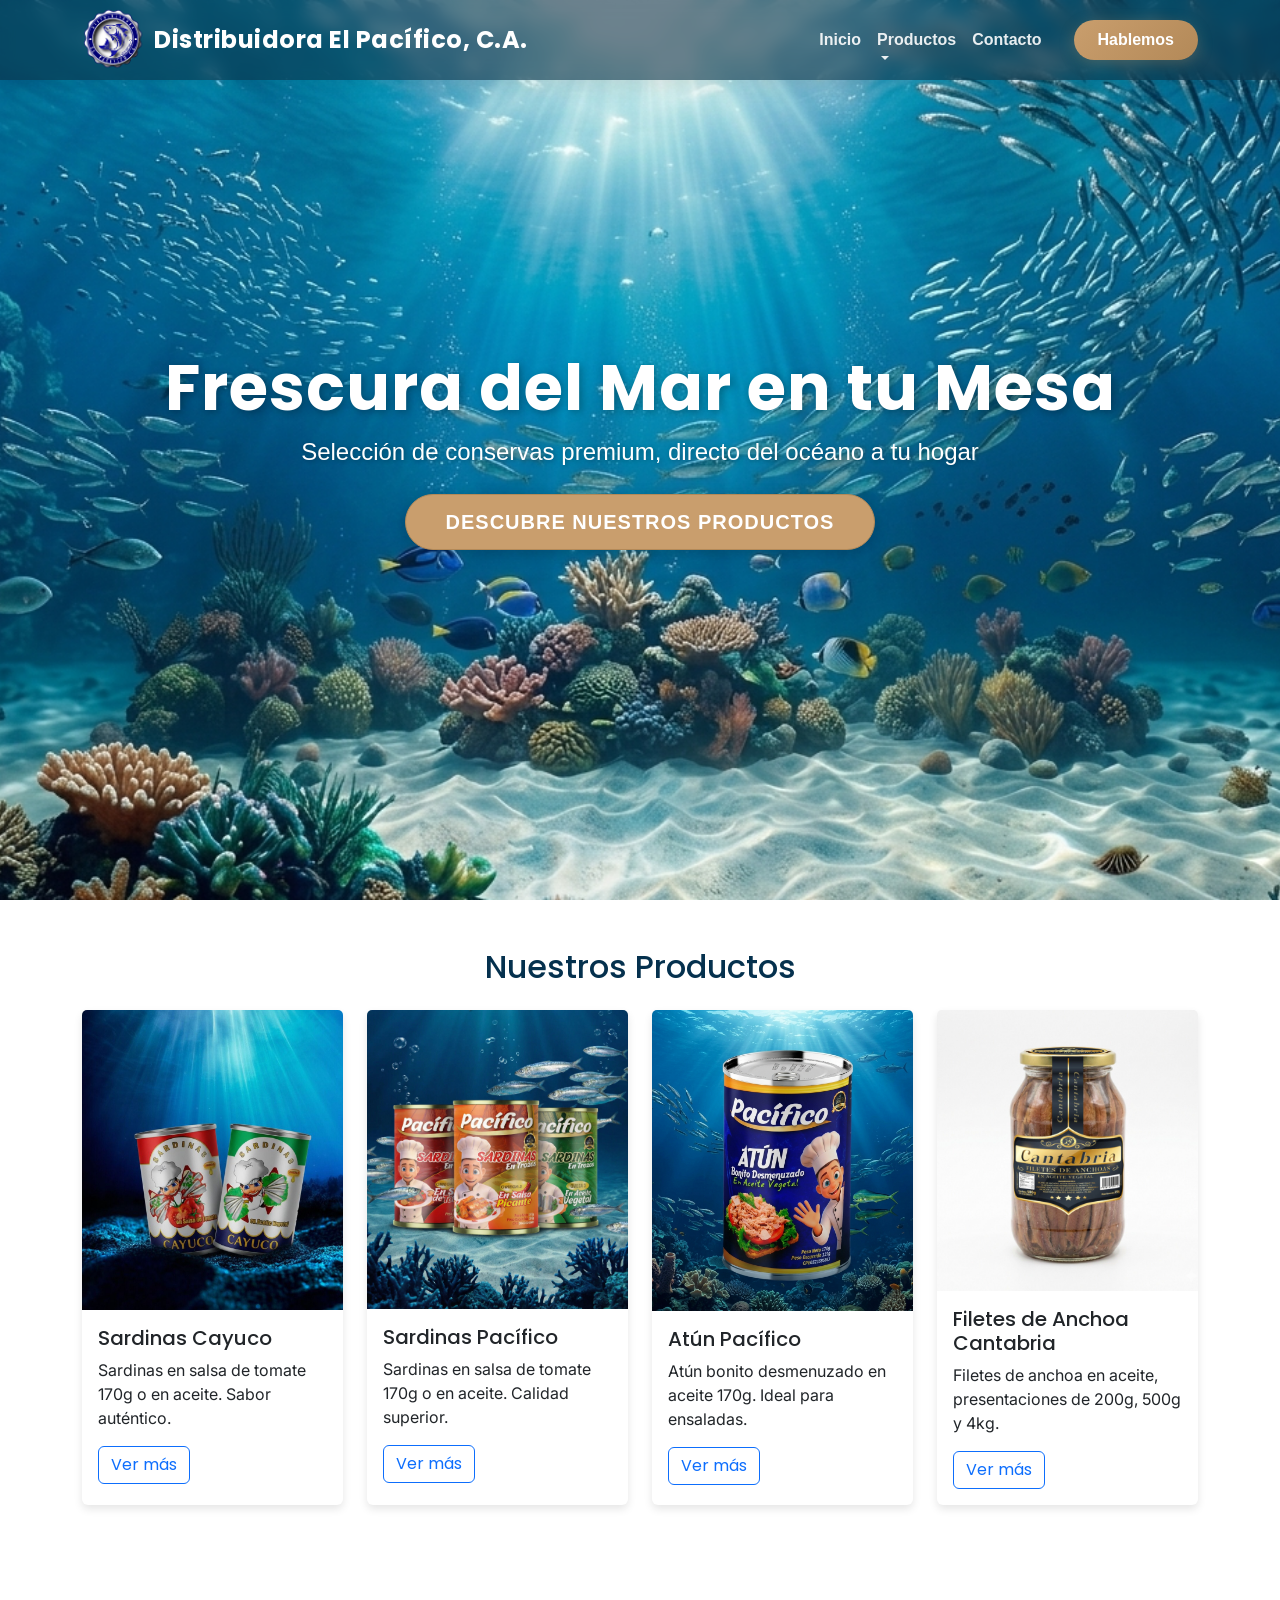
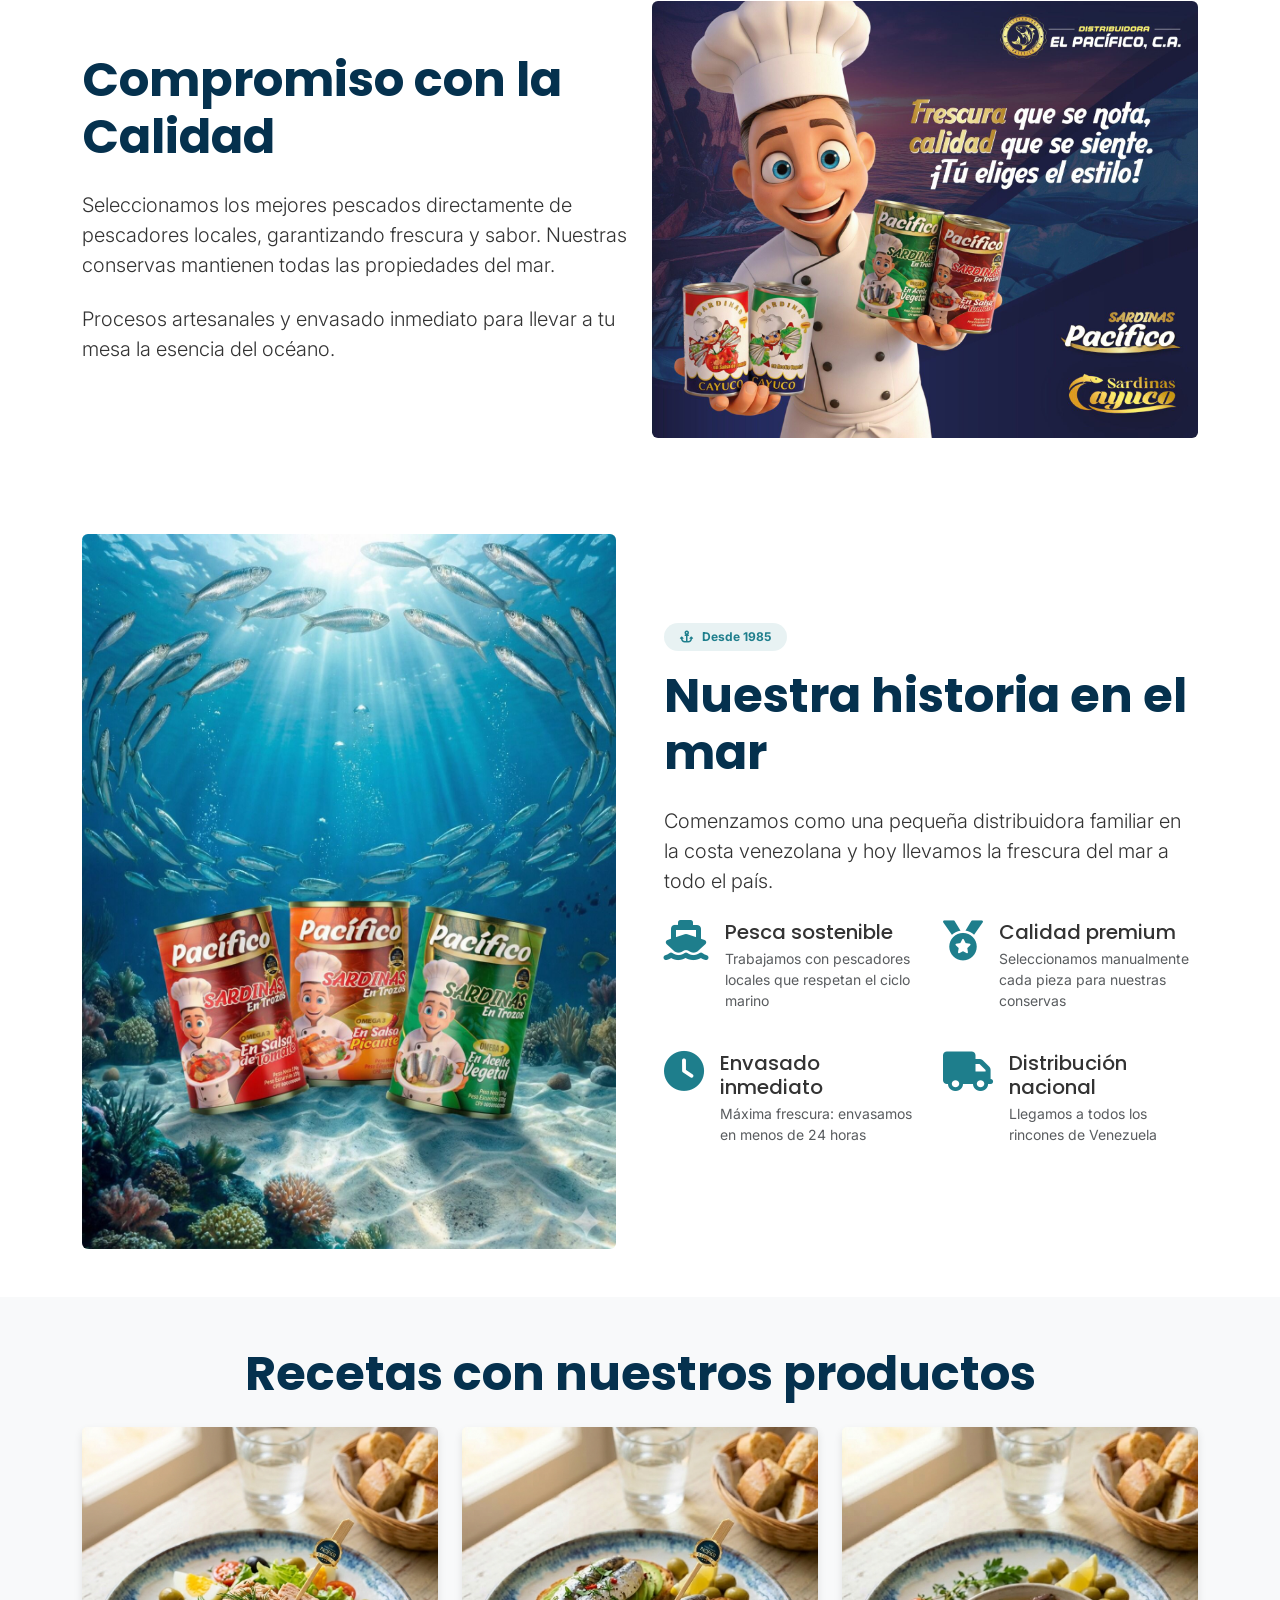
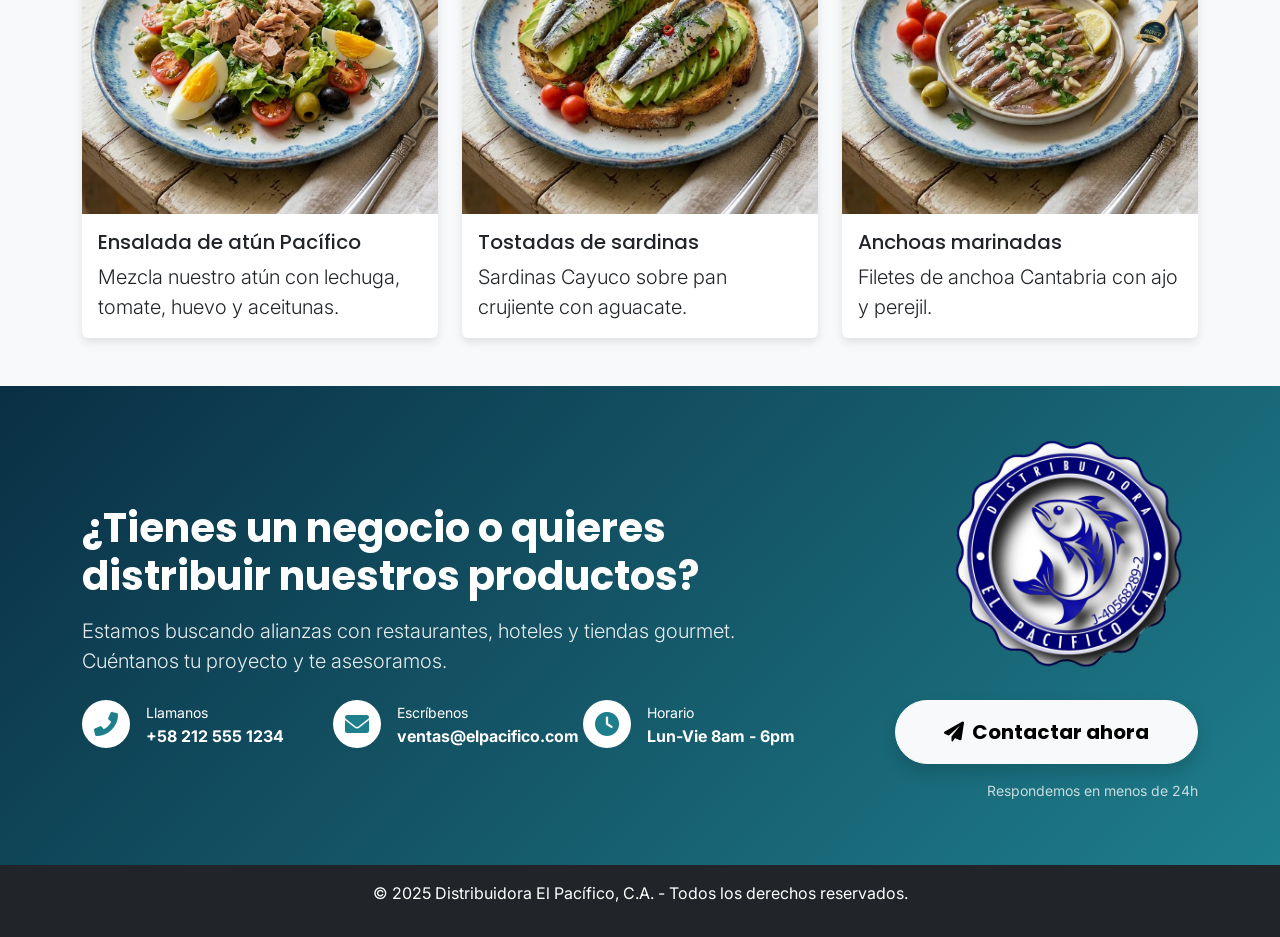
==== index.html @ c66fb0ab "feat: Fix gramatical error" ====
<!DOCTYPE html>
<html lang="es">
<head>
    <meta charset="UTF-8">
    <meta name="viewport" content="width=device-width, initial-scale=1.0">
    <title>Distribuidora El Pacífico, C.A.</title>
    <!-- Bootstrap CSS CDN -->
    <link href="https://cdn.jsdelivr.net/npm/bootstrap@5.3.0/dist/css/bootstrap.min.css" rel="stylesheet">
    <!-- Google Fonts modernas -->
    <link href="https://fonts.googleapis.com/css2?family=Poppins:wght@400;600;700&family=Inter:wght@300;400;500&display=swap" rel="stylesheet">
    <!-- Font Awesome (opcional) -->
    <link rel="stylesheet" href="https://cdnjs.cloudflare.com/ajax/libs/font-awesome/6.0.0-beta3/css/all.min.css">
    <!-- Estilos personalizados -->
    <link rel="stylesheet" href="assets/css/style.css">
</head>
<body>
    <!-- Navbar elegante -->
    <nav class="navbar navbar-expand-lg navbar-dark fixed-top" id="mainNav">
        <div class="container">
            <a class="navbar-brand" href="/index.html">
                <img src="/assets/images/logo.png" alt="Distribuidora El Pacífico" class="img-fluid" width="64">
                <span class="ms-2">Distribuidora El Pacífico, C.A.</span>
            </a>
            <button class="navbar-toggler" type="button" data-bs-toggle="collapse" data-bs-target="#navbarResponsive">
                <span class="navbar-toggler-icon"></span>
            </button>
            <div class="collapse navbar-collapse" id="navbarResponsive">
                <ul class="navbar-nav ms-auto">
                    <li class="nav-item">
                        <a class="nav-link" href="/index.html">Inicio</a>
                    </li>
                    <li class="nav-item dropdown">
                        <a class="nav-link dropdown-toggle" href="#" id="productDropdown" role="button" data-bs-toggle="dropdown">
                            Productos
                        </a>
                        <ul class="dropdown-menu dropdown-menu-end" aria-labelledby="productDropdown">
                            <li><a class="dropdown-item" href="/productos/sardinas-cayuco.html">Sardinas Cayuco</a></li>
                            <li><a class="dropdown-item" href="/productos/sardinas-pacifico.html">Sardinas Pacífico</a></li>
                            <li><a class="dropdown-item" href="/productos/atun-pacifico.html">Atún Pacífico</a></li>
                            <li><a class="dropdown-item" href="/productos/filetes-anchoa-cantabria.html">Filetes de Anchoa Cantabria</a></li>
                        </ul>
                    </li>
                    <li class="nav-item">
                        <a class="nav-link" href="/contacto/">Contacto</a>
                    </li>
                    <li class="nav-item">
                        <a class="nav-link btn-contact" href="/contacto/">Hablemos</a>
                    </li>
                </ul>
            </div>
        </div>
    </nav>

    <!-- Hero Section -->
    <header class="hero-section d-flex align-items-center">
        <div class="container text-center text-white">
            <h1 class="display-3 hero-title">Frescura del Mar en tu Mesa</h1>
            <p class="lead hero-subtitle mb-4">Selección de conservas premium, directo del océano a tu hogar</p>
            <a href="#productos" class="btn btn-hero btn-lg">Descubre nuestros productos</a>
        </div>
        <!-- Canvas como fondo (simula imagen) -->
        <img src="assets/images/asset24.png" id="heroCanvas" class="hero-canvas">
    </header>

    <!-- Productos Destacados -->
    <section id="productos" class="py-5">
        <div class="container">
            <h2 class="text-center mb-4">Nuestros Productos</h2>
            <div class="row g-4">
                <div class="col-md-3">
                    <div class="card h-100">
                        <img src="assets/images/asset4.jpeg" class="card-img-top" alt="Sardinas Cayuco">
                        <div class="card-body">
                            <h5 class="card-title">Sardinas Cayuco</h5>
                            <p class="card-text">Sardinas en salsa de tomate 170g o en aceite. Sabor auténtico.</p>
                            <a href="productos/sardinas-cayuco.html" class="btn btn-outline-primary">Ver más</a>
                        </div>
                    </div>
                </div>
                <div class="col-md-3">
                    <div class="card h-100">
                        <img src="assets/images/asset21.jpeg" class="card-img-top" alt="Sardinas Pacífico">
                        <div class="card-body">
                            <h5 class="card-title">Sardinas Pacífico</h5>
                            <p class="card-text">Sardinas en salsa de tomate 170g o en aceite. Calidad superior.</p>
                            <a href="productos/sardinas-pacifico.html" class="btn btn-outline-primary">Ver más</a>
                        </div>
                    </div>
                </div>
                <div class="col-md-3">
                    <div class="card h-100">
                        <img src="assets/images/asset25.png" class="card-img-top" alt="Atún Pacífico">
                        <div class="card-body">
                            <h5 class="card-title">Atún Pacífico</h5>
                            <p class="card-text">Atún bonito desmenuzado en aceite 170g. Ideal para ensaladas.</p>
                            <a href="productos/atun-pacifico.html" class="btn btn-outline-primary">Ver más</a>
                        </div>
                    </div>
                </div>
                <div class="col-md-3">
                    <div class="card h-100">
                        <img src="assets/images/asset13.jpeg" class="card-img-top" alt="Filetes de Anchoa Cantabria">
                        <div class="card-body">
                            <h5 class="card-title">Filetes de Anchoa Cantabria</h5>
                            <p class="card-text">Filetes de anchoa en aceite, presentaciones de 200g, 500g y 4kg.</p>
                            <a href="productos/filetes-anchoa-cantabria.html" class="btn btn-outline-primary">Ver más</a>
                        </div>
                    </div>
                </div>
            </div>
        </div>
    </section>

    <!-- Sección de Marketing: Frescura del Mar -->
    <section class="py-5 bg-white">
        <div class="container">
            <div class="row align-items-center">
                <div class="col-md-6">
                    <h3 class="display-5 fw-bold mb-4">Compromiso con la Calidad</h3>
                    <p class="lead mb-4">Seleccionamos los mejores pescados directamente de pescadores locales, garantizando frescura y sabor. Nuestras conservas mantienen todas las propiedades del mar.</p>
                    <p class="lead mb-4">Procesos artesanales y envasado inmediato para llevar a tu mesa la esencia del océano.</p>
                </div>
                <div class="col-md-6">
                    <img src="assets/images/asset10.jpeg" class="card-img-top rounded" alt="Calidad del Mar">
                </div>
            </div>
        </div>
    </section>

    <!-- Sección: Nuestra Historia (imagen izquierda) -->
    <section class="py-5 bg-white">
        <div class="container">
            <div class="row align-items-center g-5">
                <div class="col-md-6">
                    <img src="assets/images/asset18.jpeg" class="card-img-top rounded" alt="Calidad del Mar">
                </div>
                <div class="col-md-6">
                    <span class="badge bg-primary bg-opacity-10 text-primary py-2 px-3 mb-3 rounded-pill">
                        <i class="fas fa-anchor me-2"></i>Desde 1985
                    </span>
                    <h2 class="display-5 fw-bold mb-4">Nuestra historia en el mar</h2>
                    <p class="lead mb-4">Comenzamos como una pequeña distribuidora familiar en la costa venezolana y hoy llevamos la frescura del mar a todo el país.</p>
                    <div class="row g-4">
                        <div class="col-6">
                            <div class="d-flex">
                                <div class="flex-shrink-0">
                                    <i class="fas fa-ship fs-1 text-primary"></i>
                                </div>
                                <div class="flex-grow-1 ms-3">
                                    <h5 class="mb-1">Pesca sostenible</h5>
                                    <p class="small text-muted">Trabajamos con pescadores locales que respetan el ciclo marino</p>
                                </div>
                            </div>
                        </div>
                        <div class="col-6">
                            <div class="d-flex">
                                <div class="flex-shrink-0">
                                    <i class="fas fa-medal fs-1 text-primary"></i>
                                </div>
                                <div class="flex-grow-1 ms-3">
                                    <h5 class="mb-1">Calidad premium</h5>
                                    <p class="small text-muted">Seleccionamos manualmente cada pieza para nuestras conservas</p>
                                </div>
                            </div>
                        </div>
                        <div class="col-6">
                            <div class="d-flex">
                                <div class="flex-shrink-0">
                                    <i class="fas fa-clock fs-1 text-primary"></i>
                                </div>
                                <div class="flex-grow-1 ms-3">
                                    <h5 class="mb-1">Envasado inmediato</h5>
                                    <p class="small text-muted">Máxima frescura: envasamos en menos de 24 horas</p>
                                </div>
                            </div>
                        </div>
                        <div class="col-6">
                            <div class="d-flex">
                                <div class="flex-shrink-0">
                                    <i class="fas fa-truck fs-1 text-primary"></i>
                                </div>
                                <div class="flex-grow-1 ms-3">
                                    <h5 class="mb-1">Distribución nacional</h5>
                                    <p class="small text-muted">Llegamos a todos los rincones de Venezuela</p>
                                </div>
                            </div>
                        </div>
                    </div>
                </div>
            </div>
        </div>
    </section>

    <!-- Recetas destacadas (marketing) -->
    <section class="py-5 bg-light">
        <div class="container">
            <h2 class="display-5 fw-bold mb-4 text-center">Recetas con nuestros productos</h2>
            <div class="row">
                <div class="col-md-4">
                    <div class="card">
                        <img src="assets/images/recipe1.png" class="card-img-top" alt="Ensalada de atún Pacífico">
                        <div class="card-body">
                            <h5 class="card-title">Ensalada de atún Pacífico</h5>
                            <p class="card-text lead">Mezcla nuestro atún con lechuga, tomate, huevo y aceitunas.</p>
                        </div>
                    </div>
                </div>
                <div class="col-md-4">
                    <div class="card">
                        <img src="assets/images/recipe2.png" class="card-img-top" alt="Tostadas de sardinas">
                        <div class="card-body">
                            <h5 class="card-title">Tostadas de sardinas</h5>
                            <p class="card-text lead">Sardinas Cayuco sobre pan crujiente con aguacate.</p>
                        </div>
                    </div>
                </div>
                <div class="col-md-4">
                    <div class="card">
                        <img src="assets/images/recipe3.png" class="card-img-top" alt="Anchoas marinadas">
                        <div class="card-body">
                            <h5 class="card-title">Anchoas marinadas</h5>
                            <p class="card-text lead">Filetes de anchoa Cantabria con ajo y perejil.</p>
                        </div>
                    </div>
                </div>
            </div>
        </div>
    </section>

    <!-- Sección: ¿Hablamos? Call to Action -->
    <div class="section-contact"></div>

    <!-- Footer -->
    <footer class="bg-dark text-white text-center py-3">
        <p>&copy; 2025 Distribuidora El Pacífico, C.A. - Todos los derechos reservados.</p>
    </footer>

    <!-- Scripts -->
    <script src="https://code.jquery.com/jquery-3.6.0.min.js"></script>
    <script src="https://cdn.jsdelivr.net/npm/bootstrap@5.3.0/dist/js/bootstrap.bundle.min.js"></script>
    <script src="assets/js/main.js"></script>
</body>
</html>
---- assets/css/style.css ----
/* Estilos personalizados para Distribuidora El Pacífico */

body {
    font-family: 'Inter', sans-serif;
    color: #333;
}

h1, h2, h3, h4, h5, h6, .navbar-brand, .nav-link, .btn {
    font-family: 'Poppins', sans-serif;
}

.bg-primary {
    background-color: #1e7e8c !important; /* Azul marino verdoso */
}

.navbar-brand i {
    margin-right: 8px;
}

.canvas-placeholder {
    background-color: #d4f1f9; /* Fondo de respaldo */
    border: 2px dashed #1e7e8c;
    border-radius: 8px;
    display: block;
    width: 100%;
    height: auto;
}

footer {
    background-color: #05314e !important;
}

.btn-primary {
    background-color: #1e7e8c;
    border-color: #166a76;
}

.btn-primary:hover {
    background-color: #166a76;
    border-color: #0f525c;
}

.card {
    transition: transform 0.3s ease;
    border: none;
    box-shadow: 0 4px 8px rgba(0,0,0,0.1);
}

.card:hover {
    transform: translateY(-5px);
}

h1, h2, h3 {
    color: #05314e;
}

.text-primary {
    color: #1e7e8c !important;
}
/* Hero section rediseñado */
.hero-section {
    position: relative;
    height: 100vh;
    min-height: 600px;
    overflow: hidden;
    background-color: #0a2f44; /* Color de respaldo */
}

.hero-canvas {
    position: absolute;
    top: 0;
    left: 0;
    width: 100%;
    height: 100%;
    z-index: 1;
    object-fit: cover;
}

.hero-section .container {
    position: relative;
    z-index: 2;
    animation: fadeInUp 1.5s ease;
}

.hero-title {
    /* font-family: 'Playfair Display', serif; */
    font-weight: 700;
    text-shadow: 2px 2px 8px rgba(0,0,0,0.3);
    letter-spacing: 1px;
    color: #fff;
}

.hero-subtitle {
    font-family: 'Open Sans', sans-serif;
    font-size: 1.5rem;
    font-weight: 300;
    text-shadow: 1px 1px 4px rgba(0,0,0,0.3);
    max-width: 700px;
    margin-left: auto;
    margin-right: auto;
}

.btn-hero {
    background-color: #c99e6d;
    border-color: #b38958;
    color: white;
    font-family: 'Open Sans', sans-serif;
    font-weight: 600;
    padding: 12px 40px;
    border-radius: 50px;
    text-transform: uppercase;
    letter-spacing: 1px;
    transition: all 0.3s;
    box-shadow: 0 4px 15px rgba(0,0,0,0.2);
}

.btn-hero:hover {
    background-color: #b38958;
    border-color: #9e7346;
    transform: translateY(-2px);
    box-shadow: 0 6px 20px rgba(0,0,0,0.3);
}

@keyframes fadeInUp {
    from {
        opacity: 0;
        transform: translateY(30px);
    }
    to {
        opacity: 1;
        transform: translateY(0);
    }
}
/* ===== Navbar elegante ===== */
#mainNav {
    padding-top: .2rem;
    padding-bottom: .2rem;
    background-color: rgba(10, 47, 68, 0.6); /* Azul profundo semitransparente */
    backdrop-filter: blur(8px);
    -webkit-backdrop-filter: blur(8px);
    box-shadow: 0 4px 20px rgba(0, 0, 0, 0.1);
    transition: background-color 0.3s ease, padding 0.3s ease;
}

#mainNav.navbar-scrolled {
    padding-top: 0.5rem;
    padding-bottom: 0.5rem;
    background-color: #0a2f44; /* sólido al hacer scroll */
    backdrop-filter: none;
}

#mainNav .navbar-brand {
    display: flex;
    align-items: center;
    color: white;
    font-size: 1.5rem;
    font-weight: 700;
    letter-spacing: 0.5px;
}

#mainNav .navbar-brand .brand-text {
    background: linear-gradient(135deg, #fff, #f0f0f0);
    -webkit-background-clip: text;
    -webkit-text-fill-color: transparent;
    background-clip: text;
}

#mainNav .navbar-nav .nav-item {
    margin-left: 1rem;
}

#mainNav .navbar-nav .nav-link {
    color: rgba(255,255,255,0.9);
    font-family: 'Open Sans', sans-serif;
    font-weight: 600;
    font-size: 1rem;
    padding: 0.5rem 0;
    position: relative;
    transition: color 0.3s ease;
}

#mainNav .navbar-nav .nav-link:hover {
    color: white;
}

/* Efecto subrayado animado */
#mainNav .navbar-nav .nav-link::after {
    content: '';
    position: absolute;
    width: 0;
    height: 2px;
    bottom: 0;
    left: 0;
    background: linear-gradient(90deg, #c99e6d, #f5d0a9);
    transition: width 0.3s ease;
}

#mainNav .navbar-nav .nav-link:hover::after {
    width: 100%;
}

/* Botón de contacto especial */
#mainNav .navbar-nav .btn-contact {
    background: linear-gradient(135deg, #c99e6d, #b38958);
    color: white !important;
    padding: 0.5rem 1.5rem !important;
    border-radius: 50px;
    margin-left: 1rem;
    border: none;
    transition: transform 0.3s, box-shadow 0.3s;
    box-shadow: 0 4px 15px rgba(201, 158, 109, 0.3);
}

#mainNav .navbar-nav .btn-contact:hover {
    transform: translateY(-2px);
    box-shadow: 0 6px 20px rgba(201, 158, 109, 0.5);
}

#mainNav .navbar-nav .btn-contact::after {
    display: none; /* Quita el subrayado del botón */
}

/* Dropdown personalizado */
#mainNav .dropdown-menu {
    background-color: rgba(255,255,255,0.95);
    backdrop-filter: blur(5px);
    border: none;
    border-radius: 8px;
    box-shadow: 0 8px 30px rgba(0,0,0,0.2);
    margin-top: 0.5rem;
    padding: 0.5rem 0;
    animation: fadeInDown 0.2s ease;
}

#mainNav .dropdown-menu .dropdown-item {
    font-family: 'Open Sans', sans-serif;
    color: #0a2f44;
    padding: 0.7rem 1.5rem;
    transition: background-color 0.2s, padding-left 0.2s;
}

#mainNav .dropdown-menu .dropdown-item:hover {
    background-color: #c99e6d;
    color: white;
    padding-left: 2rem;
}

/* Logo canvas */
#logoCanvas {
    background: linear-gradient(135deg, #c99e6d, #f5d0a9);
    border-radius: 50%;
    border: 2px solid white;
}

@keyframes fadeInDown {
    from {
        opacity: 0;
        transform: translateY(-10px);
    }
    to {
        opacity: 1;
        transform: translateY(0);
    }
}

/* Ajuste para móviles */
@media (max-width: 991px) {
    #mainNav {
        background-color: #0a2f44;
        backdrop-filter: none;
    }
    #mainNav .navbar-nav .nav-item {
        margin-left: 0;
        text-align: center;
    }
    #mainNav .navbar-nav .btn-contact {
        margin: 0.5rem auto;
        display: inline-block;
    }
    #mainNav .dropdown-menu {
        background-color: transparent;
        box-shadow: none;
        text-align: center;
    }
    #mainNav .dropdown-menu .dropdown-item {
        color: white;
    }
}

.margin-top-custom {
    margin-top: 124px !important; /* Ajusta este valor según el tamaño de tu navbar */
}

/* Estilos para las nuevas secciones */
.bg-primary.bg-opacity-10 {
    background-color: rgba(30, 126, 140, 0.1) !important;
}

.rounded-4 {
    border-radius: 1rem !important;
}

.opacity-90 {
    opacity: 0.9;
}

/* Iconos circulares en sección contacto */
.bg-white.text-primary.p-3 {
    width: 48px;
    height: 48px;
    display: flex;
    align-items: center;
    justify-content: center;
    transition: all 0.3s;
}

.bg-white.text-primary.p-3:hover {
    transform: scale(1.1);
    box-shadow: 0 10px 20px rgba(0,0,0,0.1);
}

/* Canvas mejorados */
.canvas-placeholder.rounded-4 {
    border: none;
    box-shadow: 0 20px 30px -10px rgba(0,0,0,0.15);
}

/* Responsive */
@media (max-width: 768px) {
    .display-5 {
        font-size: 2rem;
    }
    .display-6 {
        font-size: 1.8rem;
    }
}
/* Estilos para el carrusel de productos */
.canvas-carousel {
    background: linear-gradient(135deg, #1e7e8c, #0a2f44);
    border-radius: 1rem;
}

.carousel-caption {
    background: rgba(0, 0, 0, 0.6);
    backdrop-filter: blur(5px);
    border-radius: 1rem;
    padding: 0.8rem 1.5rem;
    bottom: 20px;
}

.carousel-indicators {
    margin-bottom: 0.5rem;
}

.carousel-indicators button {
    width: 10px;
    height: 10px;
    border-radius: 50%;
    margin: 0 5px;
}

.carousel-control-prev,
.carousel-control-next {
    width: 8%;
    opacity: 0.8;
}

.carousel-control-prev:hover,
.carousel-control-next:hover {
    opacity: 1;
    background: rgba(0, 0, 0, 0.2);
}

/* Miniaturas */
.canvas-thumbnail {
    background: linear-gradient(135deg, #a8ede0, #fed6e3);
    border: 2px solid transparent;
    transition: all 0.3s;
    cursor: pointer;
    height: 60px;
    object-fit: cover;
}

.canvas-thumbnail:hover {
    border-color: #1e7e8c;
    transform: scale(1.05);
    box-shadow: 0 5px 15px rgba(0,0,0,0.2);
}

/* Responsive */
@media (max-width: 768px) {
    .carousel-item canvas {
        height: 250px !important;
    }
    
    .canvas-thumbnail {
        height: 40px;
    }
    
    .carousel-caption {
        display: none !important; /* Ocultar en móvil si es necesario */
    }
}
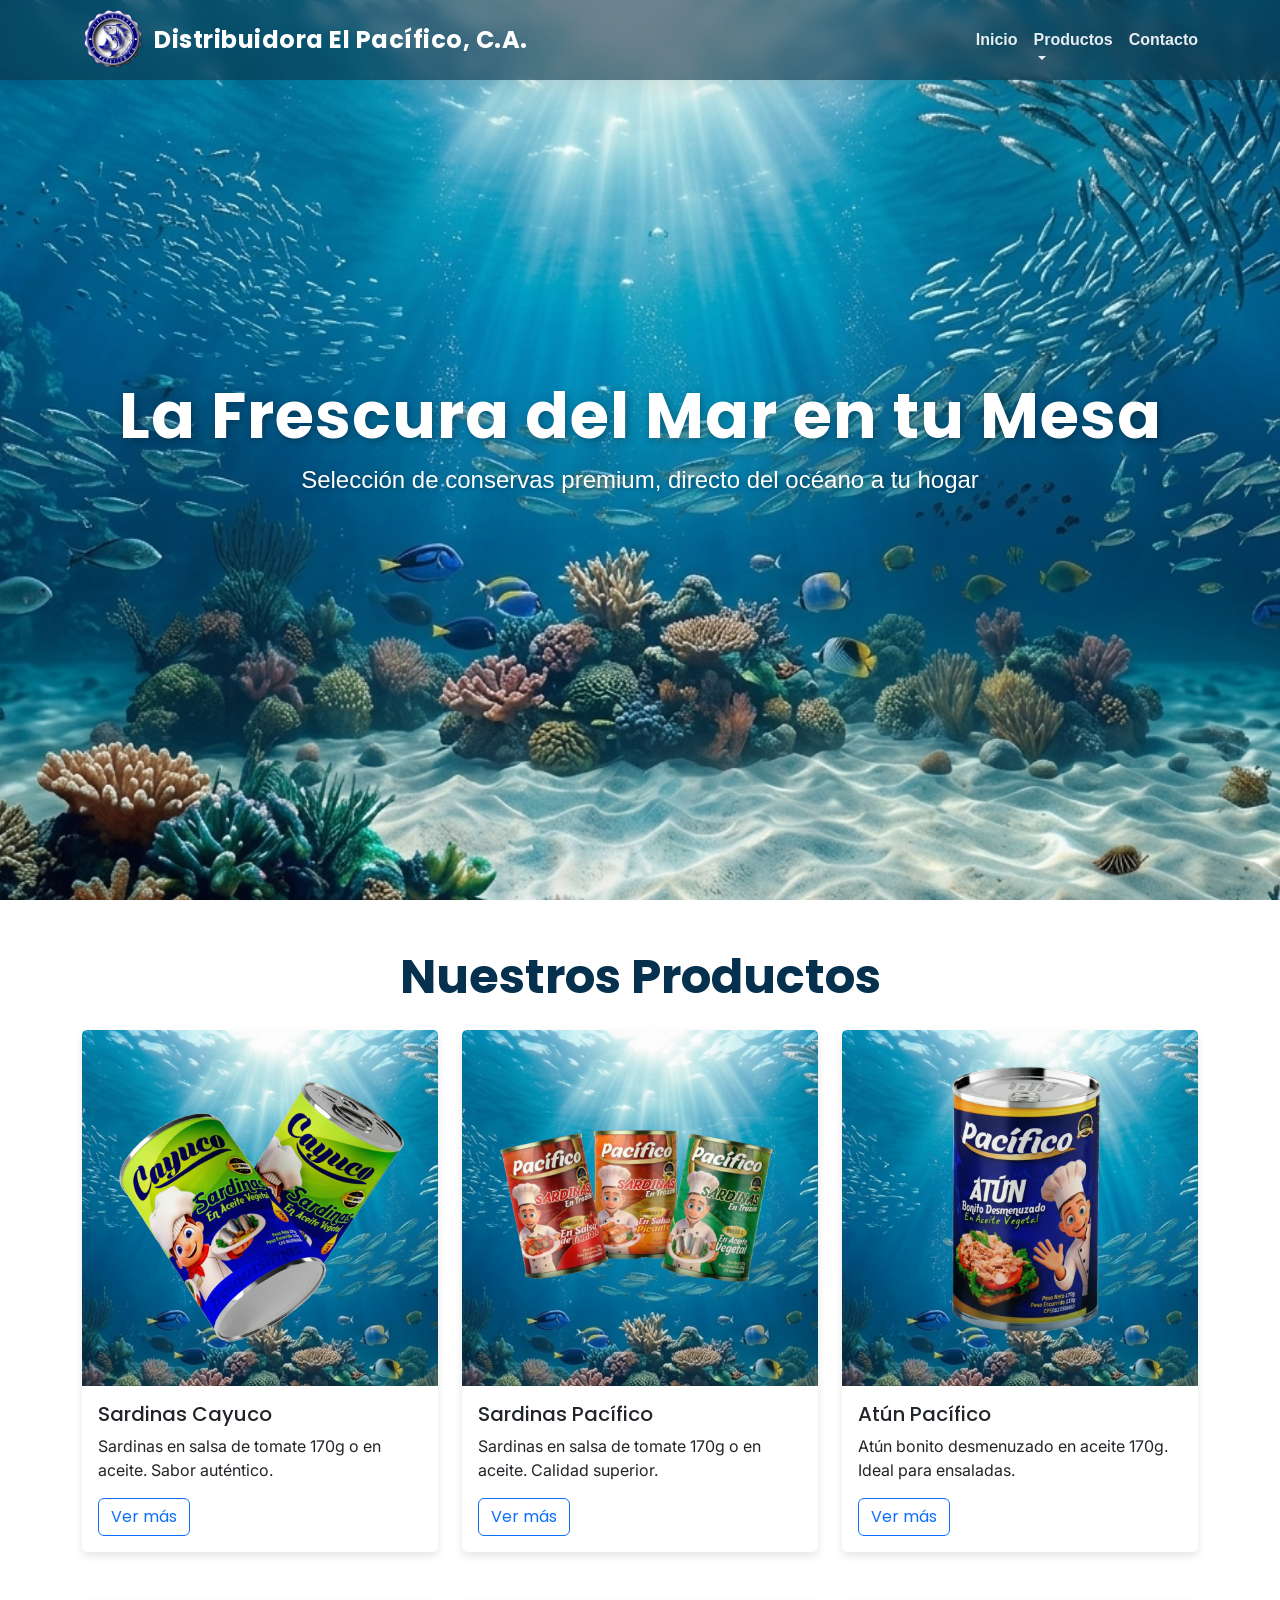
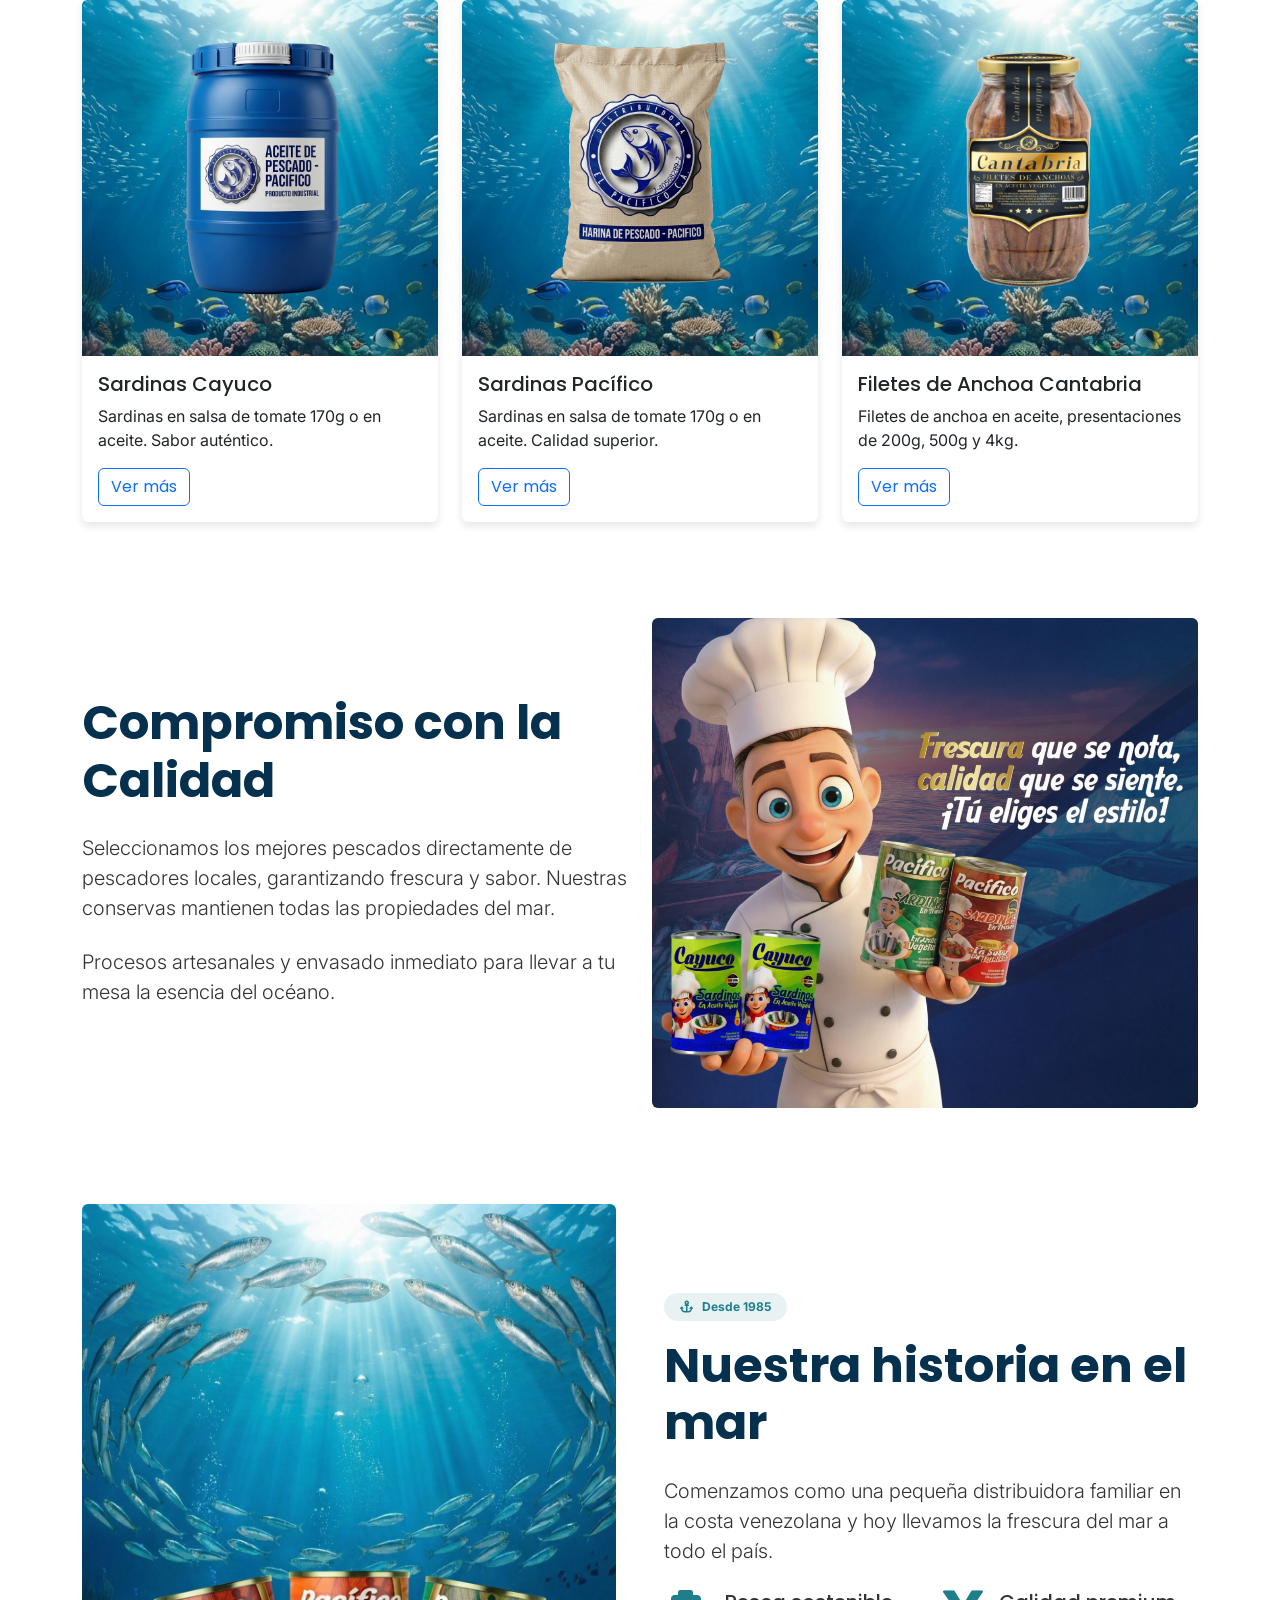
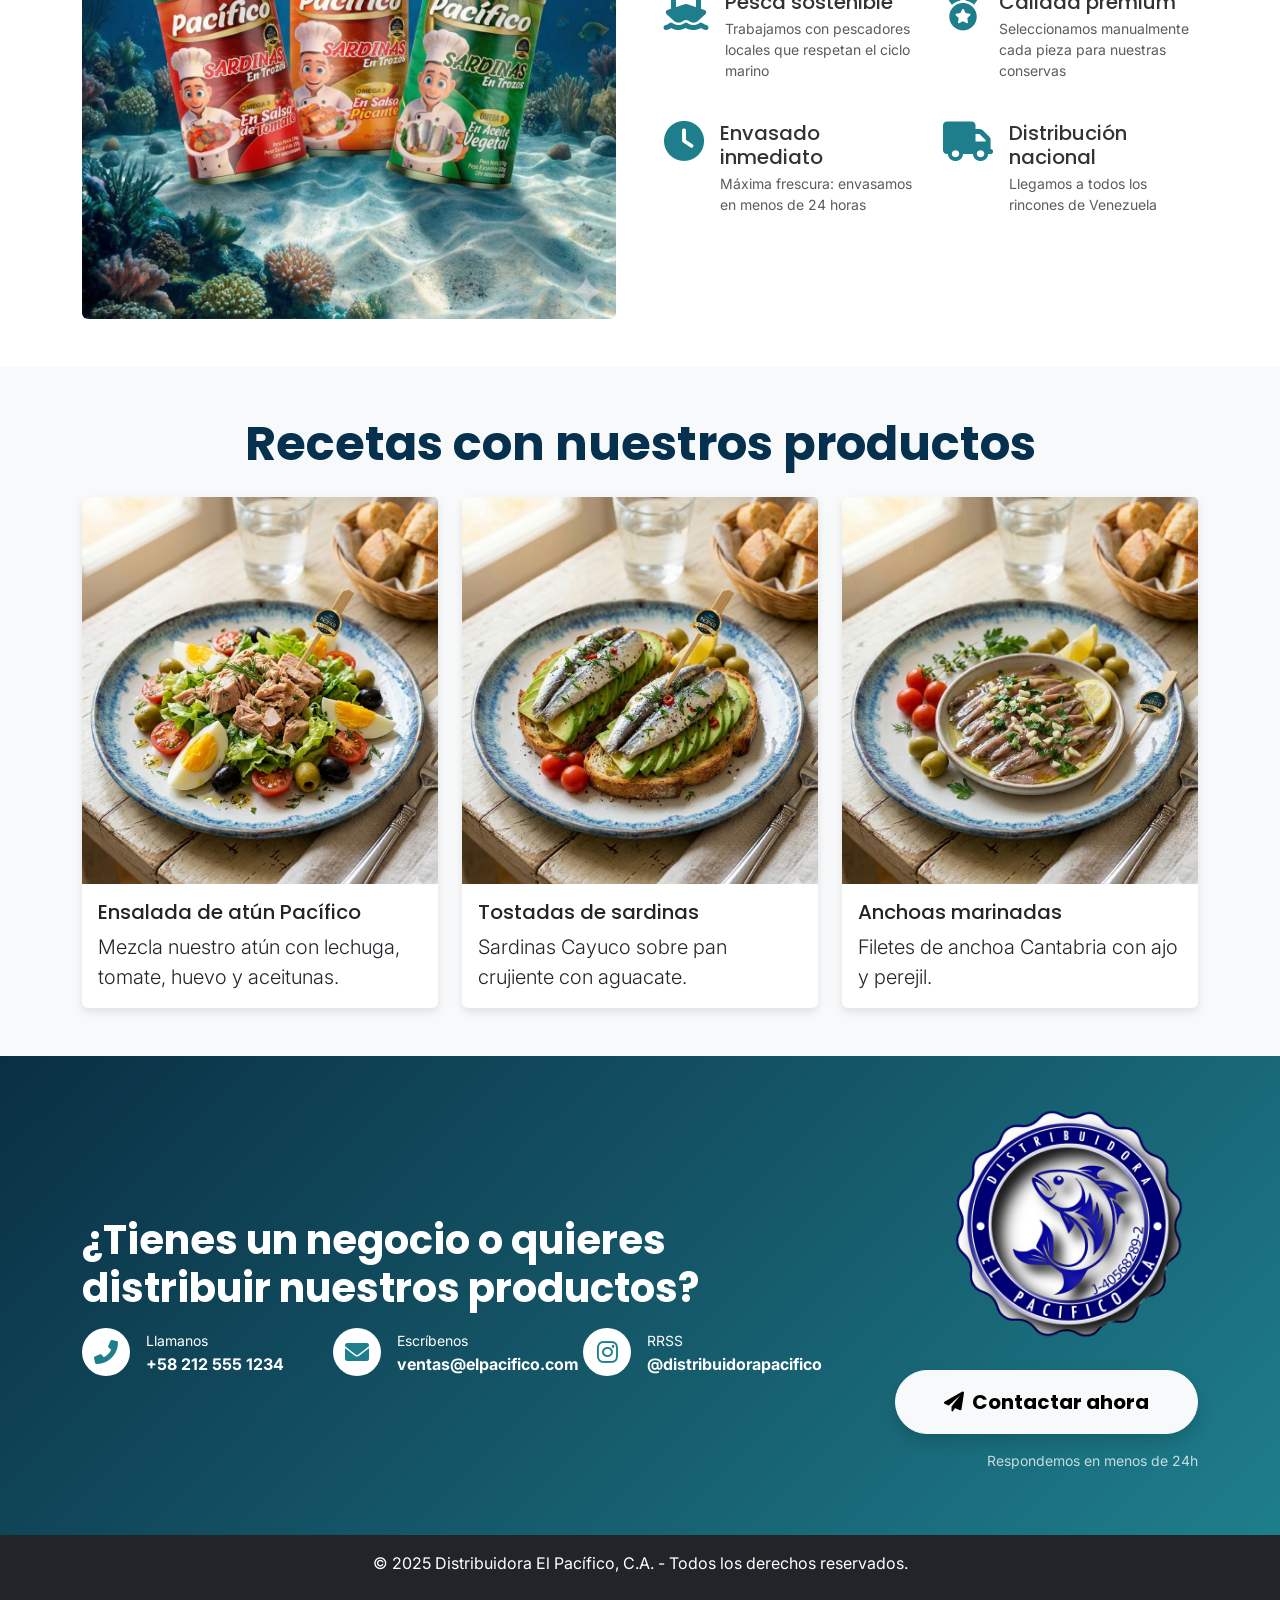
==== commit 37e57bff: "feat: Changes in all files" ====
--- a/index.html
+++ b/index.html
@@ -16,47 +16,14 @@
 <body>
     <!-- Navbar elegante -->
     <nav class="navbar navbar-expand-lg navbar-dark fixed-top" id="mainNav">
-        <div class="container">
-            <a class="navbar-brand" href="/index.html">
-                <img src="/assets/images/logo.png" alt="Distribuidora El Pacífico" class="img-fluid" width="64">
-                <span class="ms-2">Distribuidora El Pacífico, C.A.</span>
-            </a>
-            <button class="navbar-toggler" type="button" data-bs-toggle="collapse" data-bs-target="#navbarResponsive">
-                <span class="navbar-toggler-icon"></span>
-            </button>
-            <div class="collapse navbar-collapse" id="navbarResponsive">
-                <ul class="navbar-nav ms-auto">
-                    <li class="nav-item">
-                        <a class="nav-link" href="/index.html">Inicio</a>
-                    </li>
-                    <li class="nav-item dropdown">
-                        <a class="nav-link dropdown-toggle" href="#" id="productDropdown" role="button" data-bs-toggle="dropdown">
-                            Productos
-                        </a>
-                        <ul class="dropdown-menu dropdown-menu-end" aria-labelledby="productDropdown">
-                            <li><a class="dropdown-item" href="/productos/sardinas-cayuco.html">Sardinas Cayuco</a></li>
-                            <li><a class="dropdown-item" href="/productos/sardinas-pacifico.html">Sardinas Pacífico</a></li>
-                            <li><a class="dropdown-item" href="/productos/atun-pacifico.html">Atún Pacífico</a></li>
-                            <li><a class="dropdown-item" href="/productos/filetes-anchoa-cantabria.html">Filetes de Anchoa Cantabria</a></li>
-                        </ul>
-                    </li>
-                    <li class="nav-item">
-                        <a class="nav-link" href="/contacto/">Contacto</a>
-                    </li>
-                    <li class="nav-item">
-                        <a class="nav-link btn-contact" href="/contacto/">Hablemos</a>
-                    </li>
-                </ul>
-            </div>
-        </div>
     </nav>
 
     <!-- Hero Section -->
     <header class="hero-section d-flex align-items-center">
         <div class="container text-center text-white">
-            <h1 class="display-3 hero-title">Frescura del Mar en tu Mesa</h1>
+            <h1 class="display-3 hero-title">La Frescura del Mar en tu Mesa</h1>
             <p class="lead hero-subtitle mb-4">Selección de conservas premium, directo del océano a tu hogar</p>
-            <a href="#productos" class="btn btn-hero btn-lg">Descubre nuestros productos</a>
+            <!--<a href="#productos" class="btn btn-hero btn-lg">Descubre nuestros productos</a>-->
         </div>
         <!-- Canvas como fondo (simula imagen) -->
         <img src="assets/images/asset24.png" id="heroCanvas" class="hero-canvas">
@@ -65,11 +32,11 @@
     <!-- Productos Destacados -->
     <section id="productos" class="py-5">
         <div class="container">
-            <h2 class="text-center mb-4">Nuestros Productos</h2>
+            <h2 class="text-center mb-4 display-5 fw-bold">Nuestros Productos</h2>
             <div class="row g-4">
-                <div class="col-md-3">
-                    <div class="card h-100">
-                        <img src="assets/images/asset4.jpeg" class="card-img-top" alt="Sardinas Cayuco">
+                <div class="col-md-4">
+                    <div class="card h-100">
+                        <img src="assets/images/sardinas-cayuco.png" class="card-img-top" alt="Sardinas Cayuco">
                         <div class="card-body">
                             <h5 class="card-title">Sardinas Cayuco</h5>
                             <p class="card-text">Sardinas en salsa de tomate 170g o en aceite. Sabor auténtico.</p>
@@ -77,9 +44,9 @@
                         </div>
                     </div>
                 </div>
-                <div class="col-md-3">
-                    <div class="card h-100">
-                        <img src="assets/images/asset21.jpeg" class="card-img-top" alt="Sardinas Pacífico">
+                <div class="col-md-4">
+                    <div class="card h-100">
+                        <img src="assets/images/sardinas-pacifico.png" class="card-img-top" alt="Sardinas Pacífico">
                         <div class="card-body">
                             <h5 class="card-title">Sardinas Pacífico</h5>
                             <p class="card-text">Sardinas en salsa de tomate 170g o en aceite. Calidad superior.</p>
@@ -87,9 +54,9 @@
                         </div>
                     </div>
                 </div>
-                <div class="col-md-3">
-                    <div class="card h-100">
-                        <img src="assets/images/asset25.png" class="card-img-top" alt="Atún Pacífico">
+                <div class="col-md-4">
+                    <div class="card h-100">
+                        <img src="assets/images/atun-pacifico.png" class="card-img-top" alt="Atún Pacífico">
                         <div class="card-body">
                             <h5 class="card-title">Atún Pacífico</h5>
                             <p class="card-text">Atún bonito desmenuzado en aceite 170g. Ideal para ensaladas.</p>
@@ -97,9 +64,32 @@
                         </div>
                     </div>
                 </div>
-                <div class="col-md-3">
-                    <div class="card h-100">
-                        <img src="assets/images/asset13.jpeg" class="card-img-top" alt="Filetes de Anchoa Cantabria">
+            </div>
+
+            <div class="row g-4 mt-4">
+                <div class="col-md-4">
+                    <div class="card h-100">
+                        <img src="assets/images/aceite-pacifico.png" class="card-img-top" alt="Aceite Cayuco">
+                        <div class="card-body">
+                            <h5 class="card-title">Sardinas Cayuco</h5>
+                            <p class="card-text">Sardinas en salsa de tomate 170g o en aceite. Sabor auténtico.</p>
+                            <a href="productos/sardinas-cayuco.html" class="btn btn-outline-primary">Ver más</a>
+                        </div>
+                    </div>
+                </div>
+                <div class="col-md-4">
+                    <div class="card h-100">
+                        <img src="assets/images/harina-pacifico.png" class="card-img-top" alt="Harina Pacífico">
+                        <div class="card-body">
+                            <h5 class="card-title">Sardinas Pacífico</h5>
+                            <p class="card-text">Sardinas en salsa de tomate 170g o en aceite. Calidad superior.</p>
+                            <a href="productos/sardinas-pacifico.html" class="btn btn-outline-primary">Ver más</a>
+                        </div>
+                    </div>
+                </div>
+                <div class="col-md-4">
+                    <div class="card h-100">
+                        <img src="assets/images/filetes-anchoa-cantabria.png" class="card-img-top" alt="Filetes de Anchoa Cantabria">
                         <div class="card-body">
                             <h5 class="card-title">Filetes de Anchoa Cantabria</h5>
                             <p class="card-text">Filetes de anchoa en aceite, presentaciones de 200g, 500g y 4kg.</p>
@@ -121,7 +111,7 @@
                     <p class="lead mb-4">Procesos artesanales y envasado inmediato para llevar a tu mesa la esencia del océano.</p>
                 </div>
                 <div class="col-md-6">
-                    <img src="assets/images/asset10.jpeg" class="card-img-top rounded" alt="Calidad del Mar">
+                    <img src="assets/images/cocinero.png" class="card-img-top rounded" alt="Calidad del Mar">
                 </div>
             </div>
         </div>
--- a/assets/css/style.css
+++ b/assets/css/style.css
@@ -400,4 +400,85 @@
     .carousel-caption {
         display: none !important; /* Ocultar en móvil si es necesario */
     }
+}
+/* Estilos para la página de contacto */
+.page-header {
+    background: linear-gradient(135deg, #f8f9fa 0%, #e9ecef 100%);
+    margin-top: 76px; /* Compensar navbar fijo */
+}
+
+.contact-form-wrapper {
+    border: 1px solid rgba(30, 126, 140, 0.1);
+    transition: transform 0.3s;
+}
+
+.contact-form-wrapper:hover {
+    transform: translateY(-5px);
+    box-shadow: 0 15px 30px rgba(0,0,0,0.1) !important;
+}
+
+.input-group-text {
+    border: none;
+    border-radius: 10px 0 0 10px;
+}
+
+.form-control, .form-select {
+    border: 1px solid #dee2e6;
+    border-left: none;
+    border-radius: 0 10px 10px 0;
+    padding: 0.75rem 1rem;
+}
+
+.form-control:focus, .form-select:focus {
+    border-color: #1e7e8c;
+    box-shadow: 0 0 0 0.25rem rgba(30, 126, 140, 0.25);
+}
+
+.info-icon, .social-icon {
+    width: 55px;
+    height: 55px;
+    display: flex;
+    align-items: center;
+    justify-content: center;
+    transition: all 0.3s;
+}
+
+.info-icon:hover, .social-icon:hover {
+    background-color: #1e7e8c !important;
+    transform: scale(1.1);
+}
+
+.info-icon:hover i, .social-icon:hover i {
+    color: white !important;
+}
+
+.canvas-map {
+    background: linear-gradient(135deg, #a8ede0, #fed6e3);
+    border: 2px solid #1e7e8c;
+}
+
+.faq-item {
+    transition: all 0.3s;
+    border-left: 4px solid transparent;
+}
+
+.faq-item:hover {
+    border-left-color: #1e7e8c;
+    transform: translateX(5px);
+}
+
+/* Responsive */
+@media (max-width: 768px) {
+    .page-header h1 {
+        font-size: 2.5rem;
+    }
+    
+    .contact-form-wrapper {
+        padding: 1.5rem !important;
+    }
+    
+    .social-icon {
+        width: 45px;
+        height: 45px;
+    }
 }
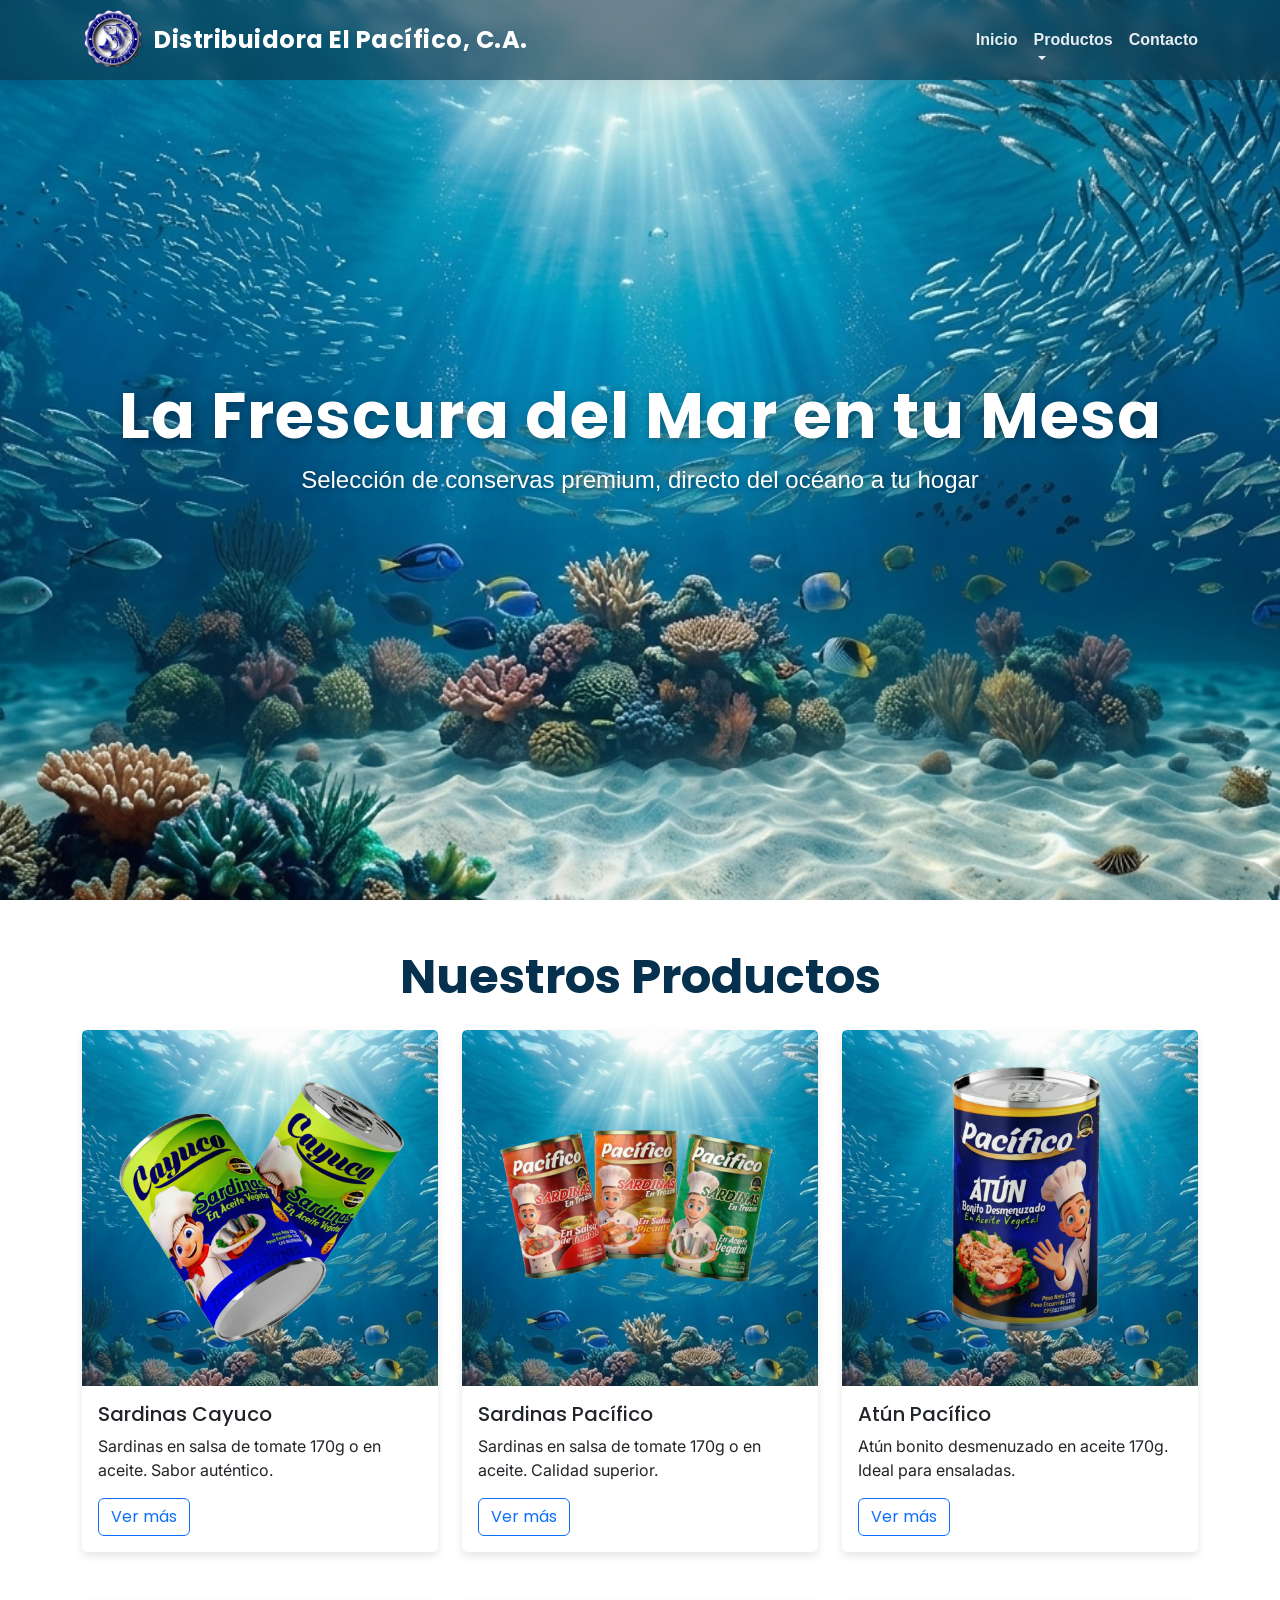
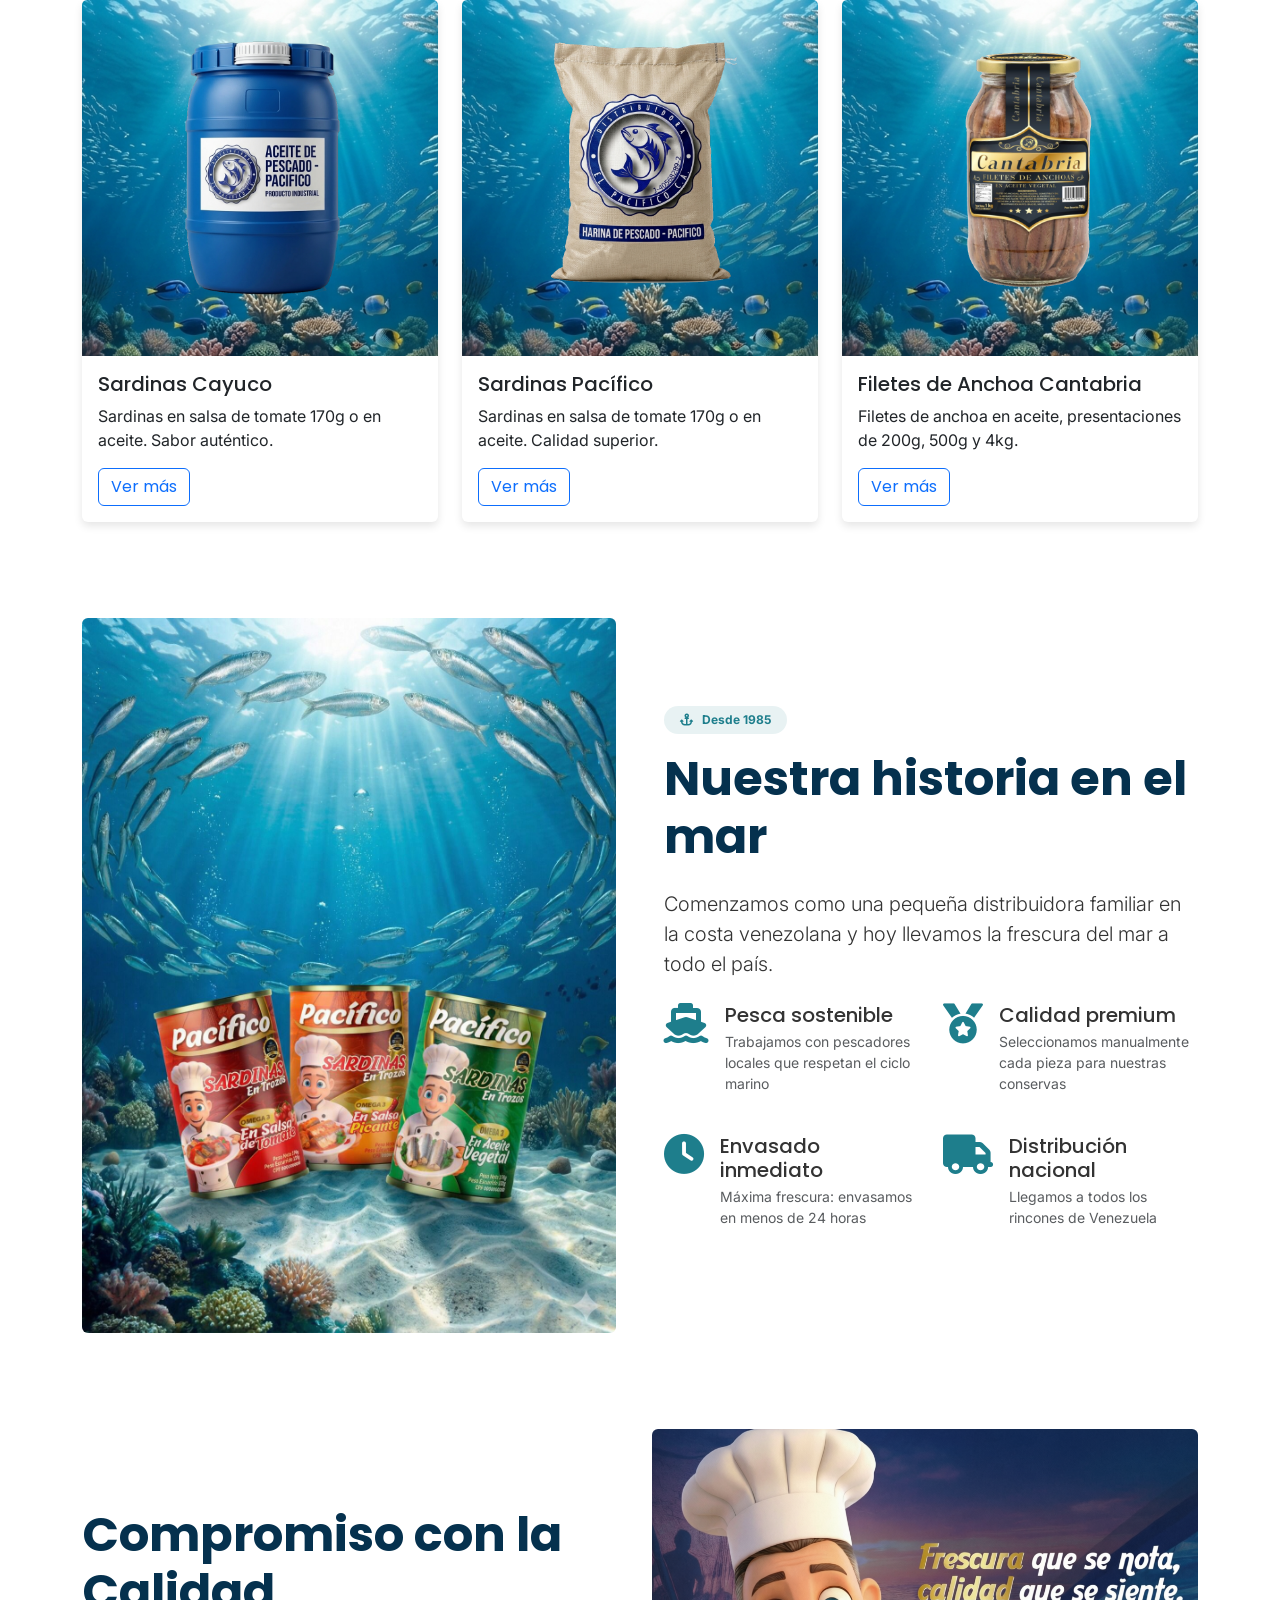
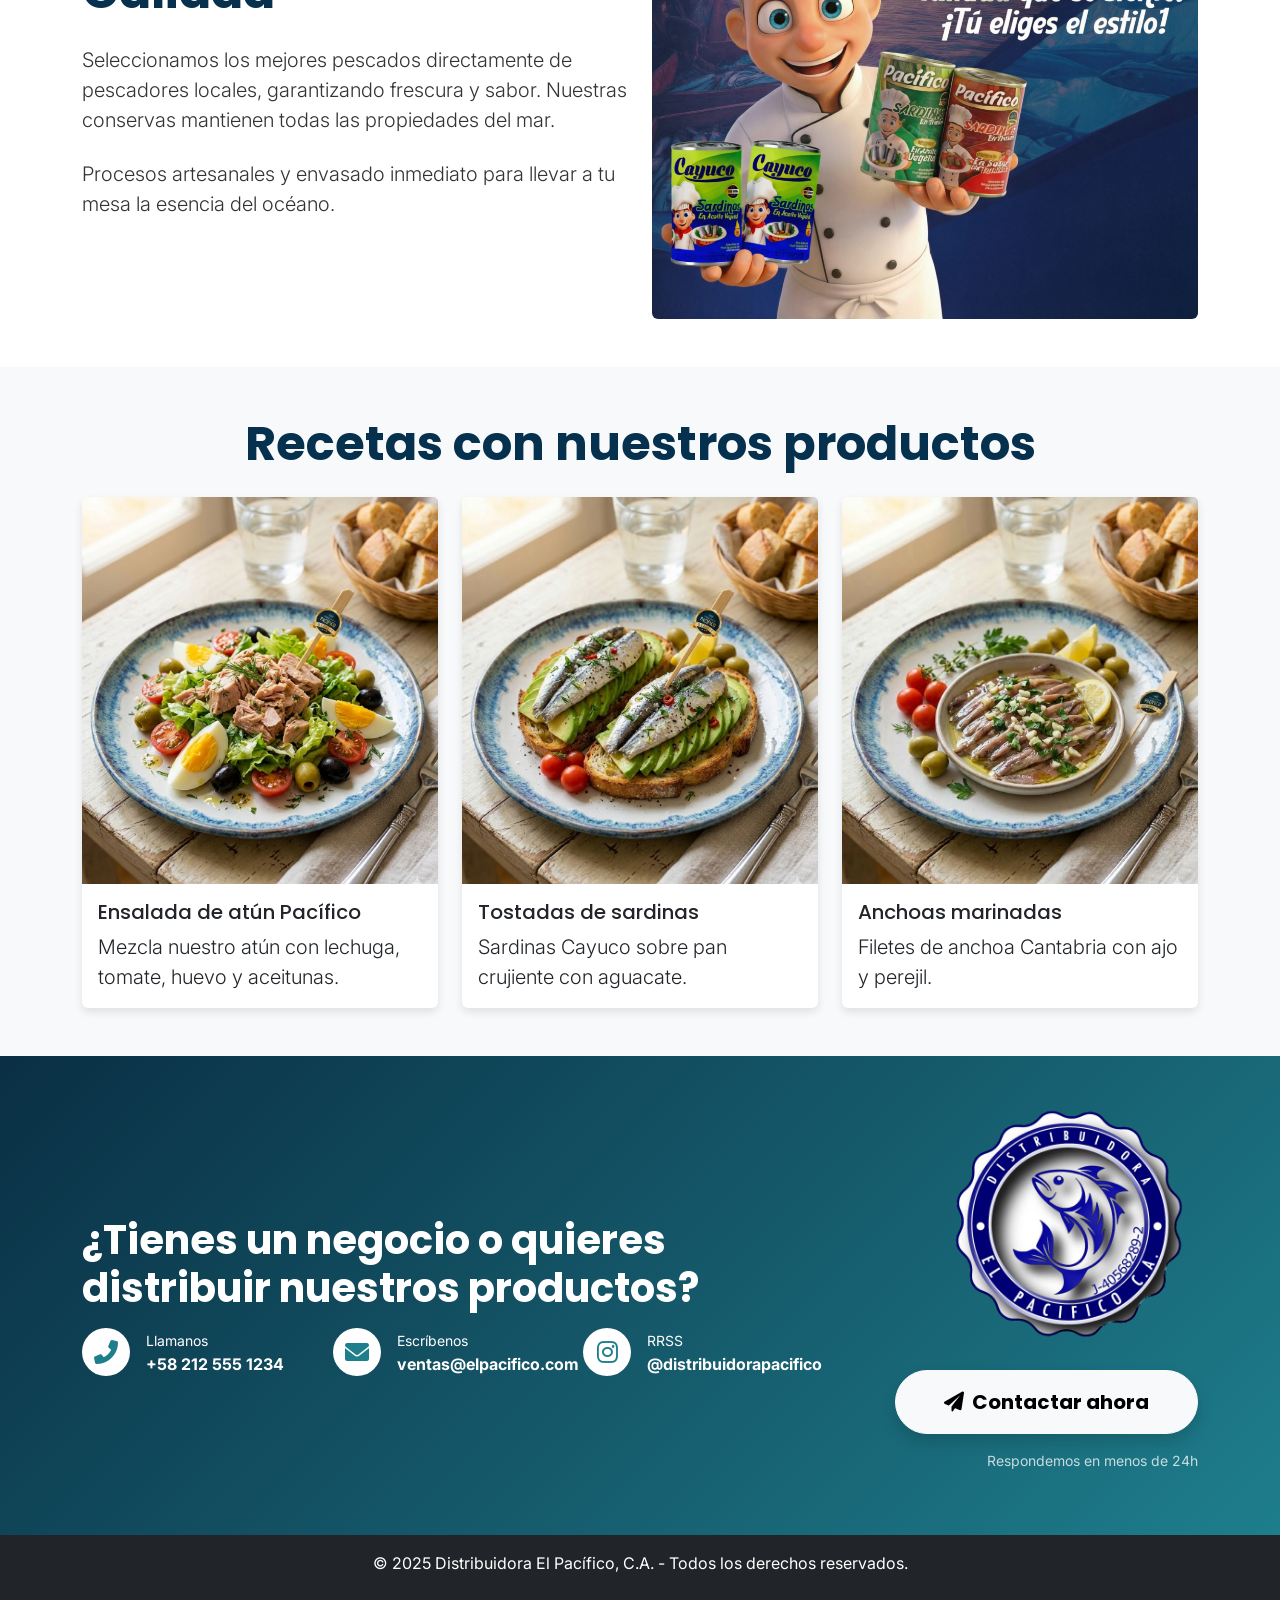
==== commit 15a2d2be: "feat: Move sections" ====
--- a/index.html
+++ b/index.html
@@ -101,28 +101,12 @@
         </div>
     </section>
 
-    <!-- Sección de Marketing: Frescura del Mar -->
-    <section class="py-5 bg-white">
-        <div class="container">
-            <div class="row align-items-center">
-                <div class="col-md-6">
-                    <h3 class="display-5 fw-bold mb-4">Compromiso con la Calidad</h3>
-                    <p class="lead mb-4">Seleccionamos los mejores pescados directamente de pescadores locales, garantizando frescura y sabor. Nuestras conservas mantienen todas las propiedades del mar.</p>
-                    <p class="lead mb-4">Procesos artesanales y envasado inmediato para llevar a tu mesa la esencia del océano.</p>
-                </div>
-                <div class="col-md-6">
-                    <img src="assets/images/cocinero.png" class="card-img-top rounded" alt="Calidad del Mar">
-                </div>
-            </div>
-        </div>
-    </section>
-
     <!-- Sección: Nuestra Historia (imagen izquierda) -->
     <section class="py-5 bg-white">
         <div class="container">
             <div class="row align-items-center g-5">
                 <div class="col-md-6">
-                    <img src="assets/images/asset18.jpeg" class="card-img-top rounded" alt="Calidad del Mar">
+                    <img src="assets/images/productos/sardinas-pacifico8.jpeg" class="card-img-top rounded" alt="Calidad del Mar">
                 </div>
                 <div class="col-md-6">
                     <span class="badge bg-primary bg-opacity-10 text-primary py-2 px-3 mb-3 rounded-pill">
@@ -181,6 +165,22 @@
         </div>
     </section>
 
+    <!-- Sección de Marketing: Frescura del Mar -->
+    <section class="py-5 bg-white">
+        <div class="container">
+            <div class="row align-items-center">
+                <div class="col-md-6">
+                    <h3 class="display-5 fw-bold mb-4">Compromiso con la Calidad</h3>
+                    <p class="lead mb-4">Seleccionamos los mejores pescados directamente de pescadores locales, garantizando frescura y sabor. Nuestras conservas mantienen todas las propiedades del mar.</p>
+                    <p class="lead mb-4">Procesos artesanales y envasado inmediato para llevar a tu mesa la esencia del océano.</p>
+                </div>
+                <div class="col-md-6">
+                    <img src="assets/images/cocinero.png" class="card-img-top rounded" alt="Calidad del Mar">
+                </div>
+            </div>
+        </div>
+    </section>
+
     <!-- Recetas destacadas (marketing) -->
     <section class="py-5 bg-light">
         <div class="container">
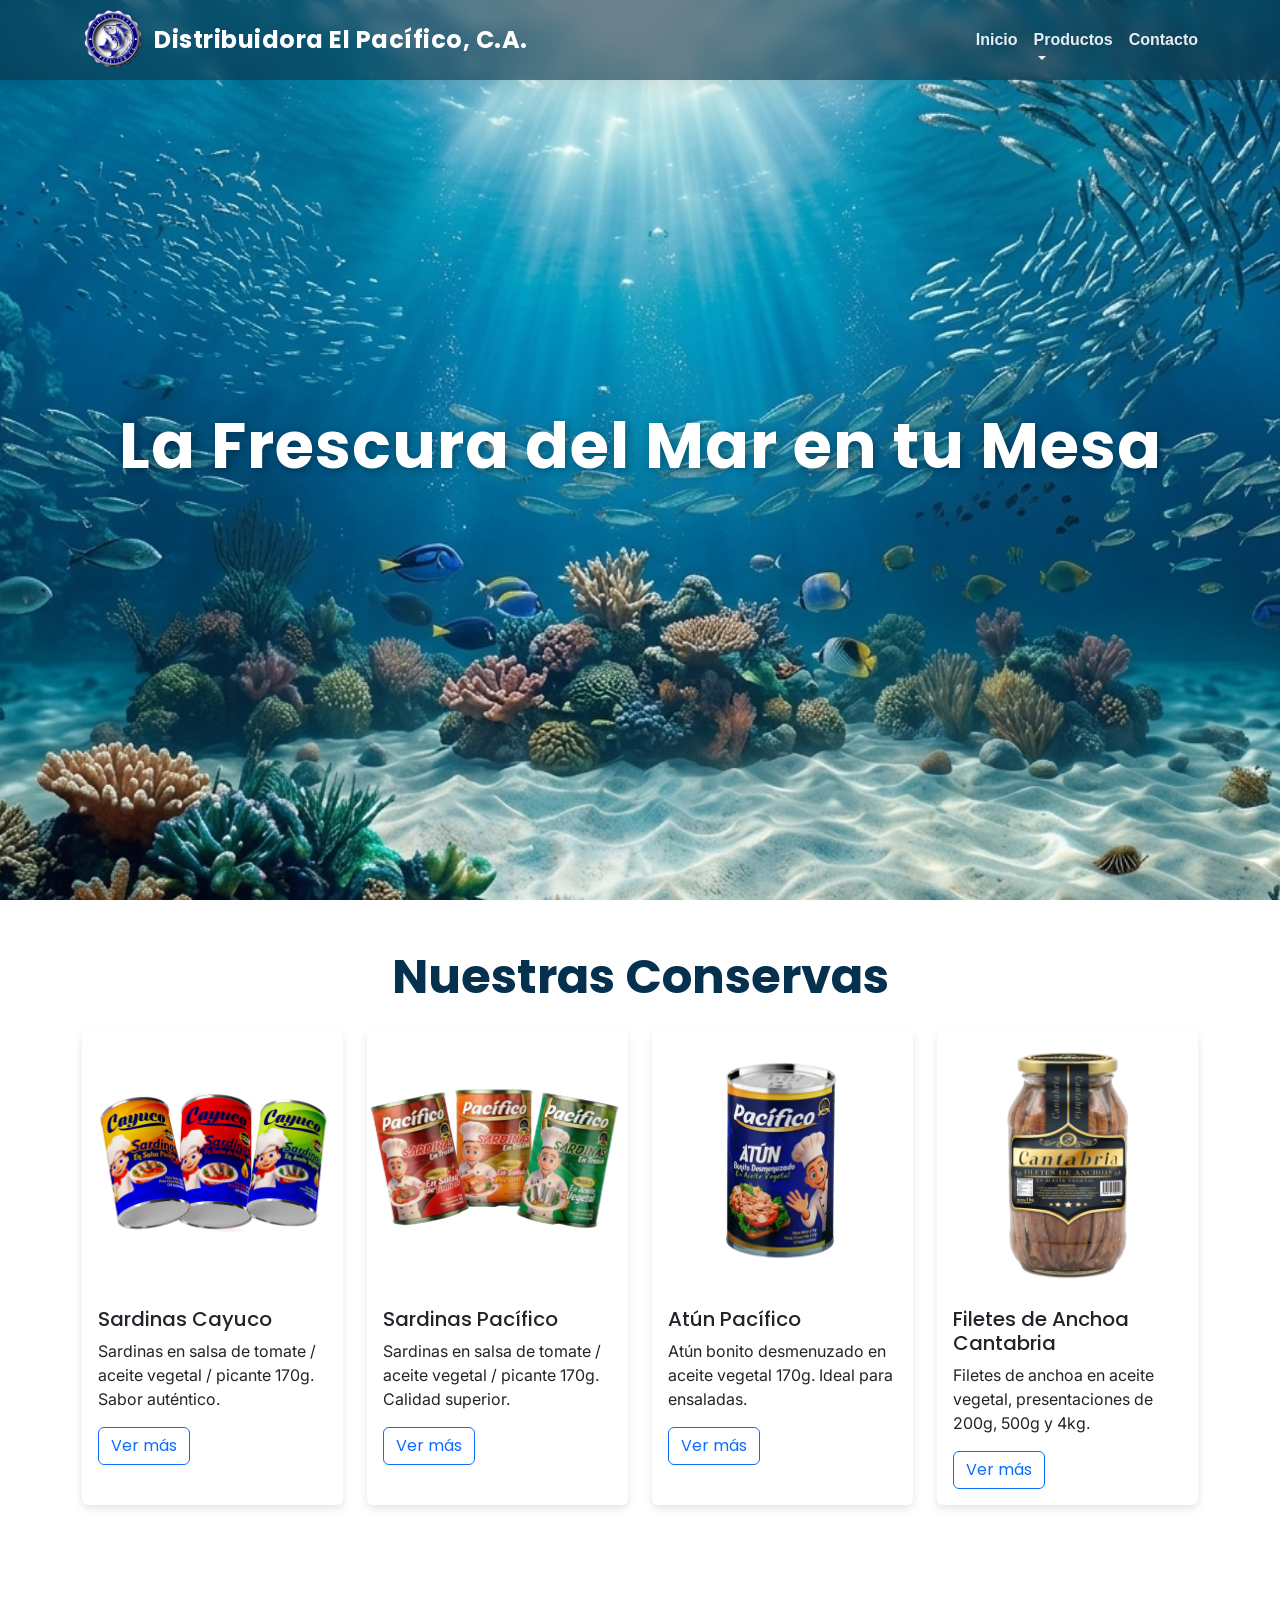
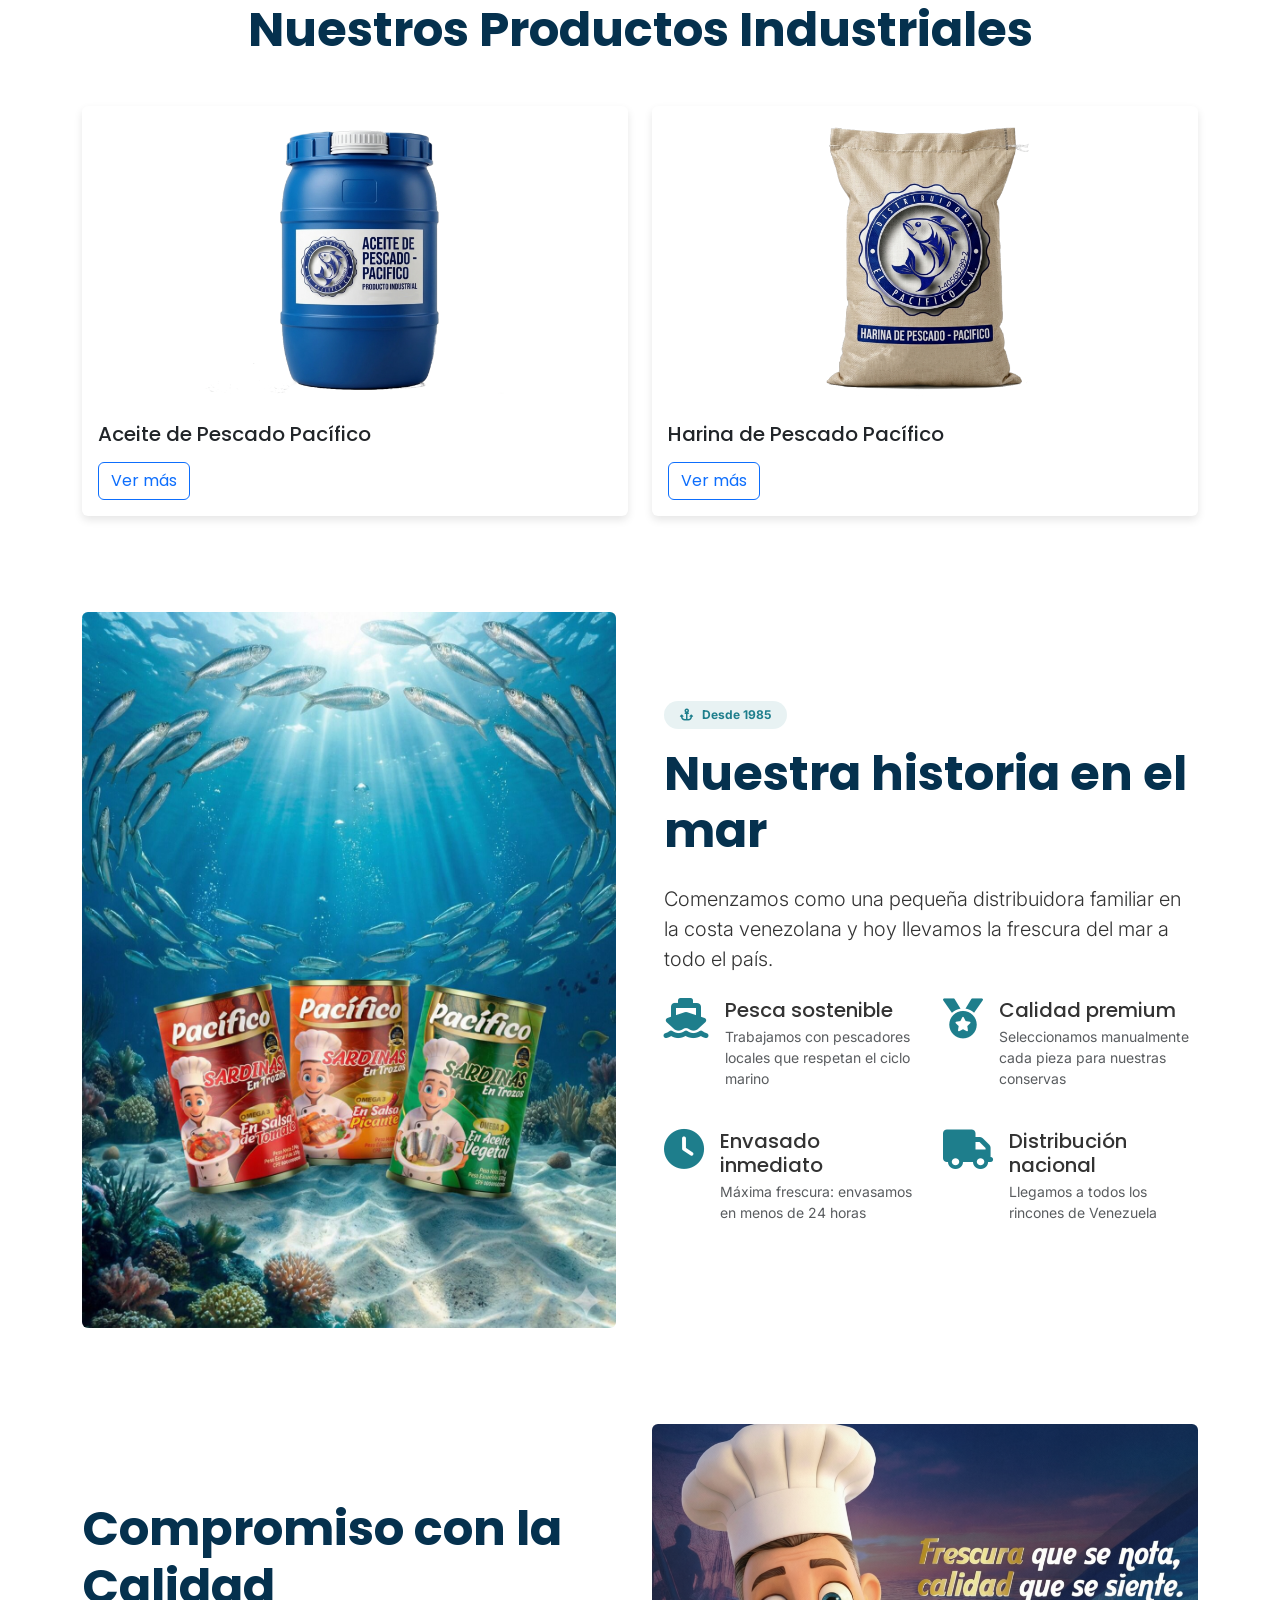
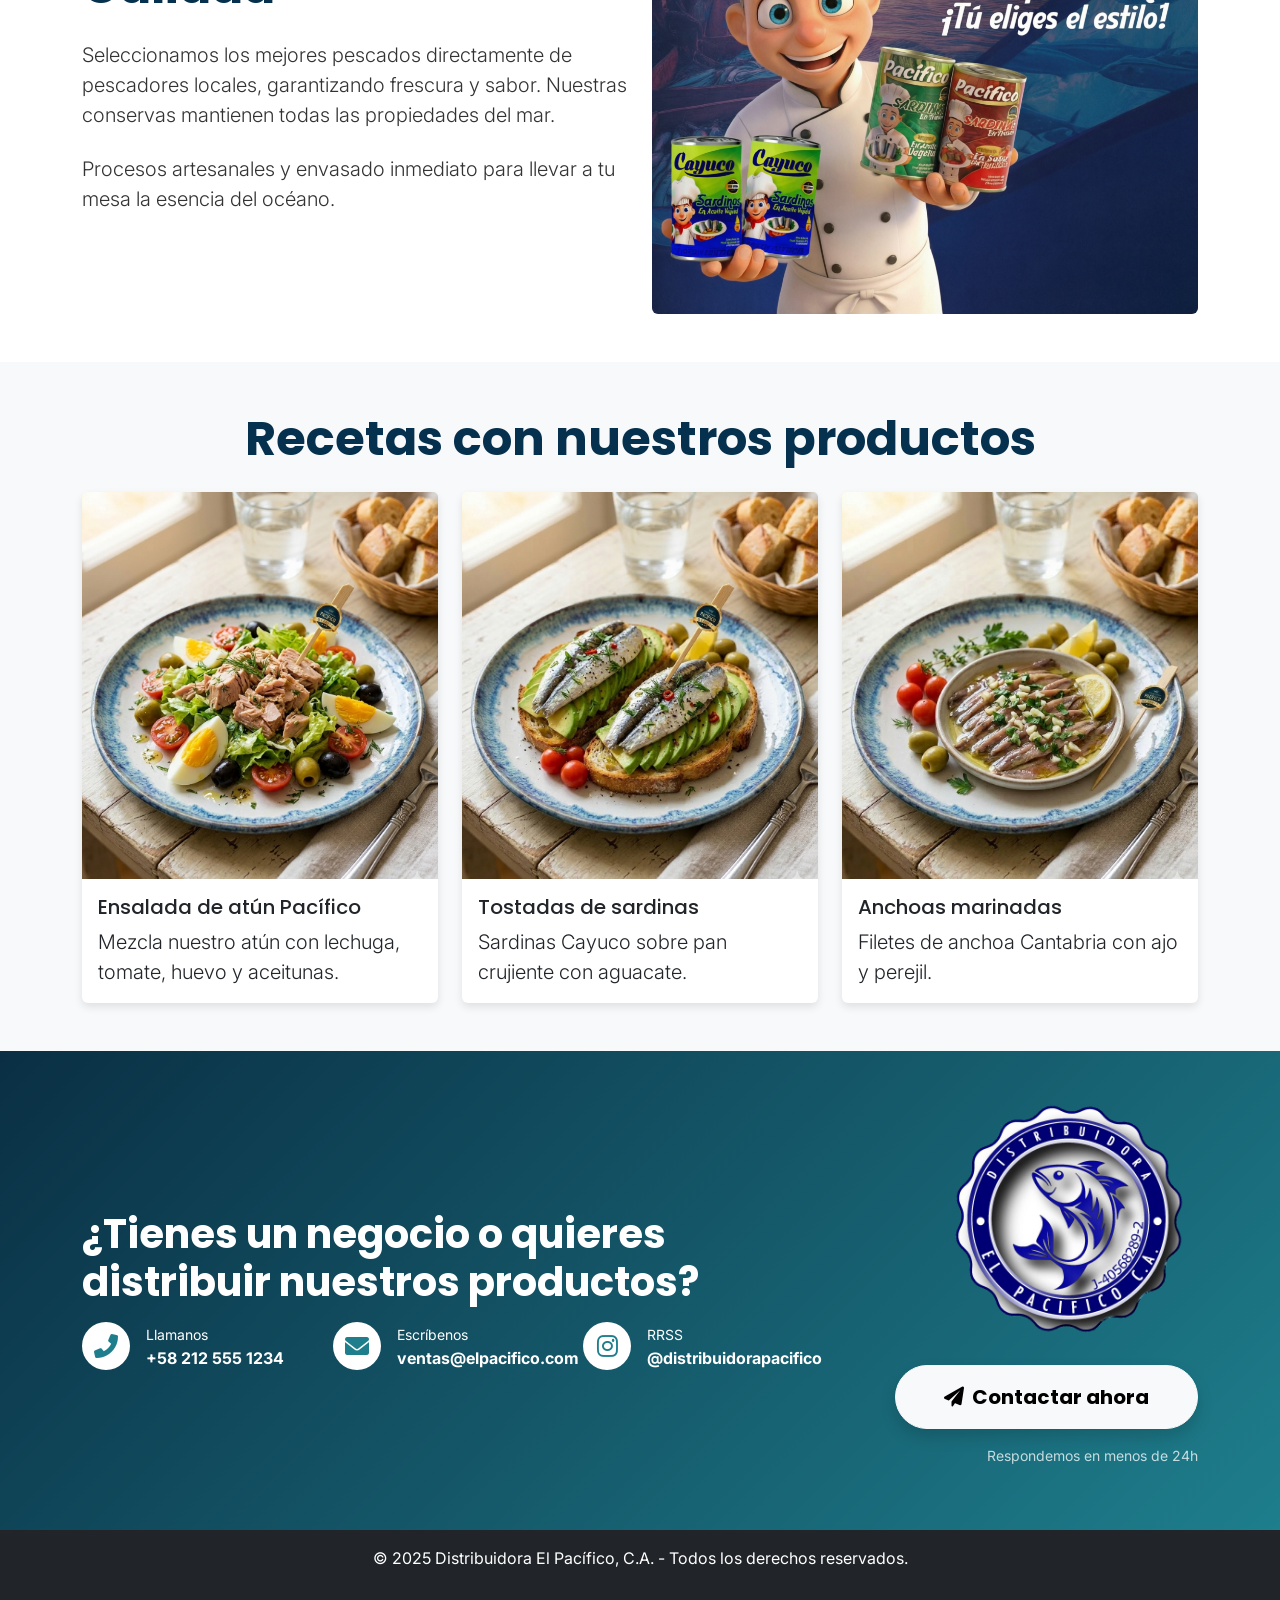
==== commit e7ef2093: "feat: Add corrections" ====
--- a/index.html
+++ b/index.html
@@ -22,7 +22,7 @@
     <header class="hero-section d-flex align-items-center">
         <div class="container text-center text-white">
             <h1 class="display-3 hero-title">La Frescura del Mar en tu Mesa</h1>
-            <p class="lead hero-subtitle mb-4">Selección de conservas premium, directo del océano a tu hogar</p>
+            <!--<p class="lead hero-subtitle mb-4">Selección de conservas premium, directo del océano a tu hogar</p>-->
             <!--<a href="#productos" class="btn btn-hero btn-lg">Descubre nuestros productos</a>-->
         </div>
         <!-- Canvas como fondo (simula imagen) -->
@@ -32,68 +32,79 @@
     <!-- Productos Destacados -->
     <section id="productos" class="py-5">
         <div class="container">
-            <h2 class="text-center mb-4 display-5 fw-bold">Nuestros Productos</h2>
+            <h2 class="text-center mb-4 display-5 fw-bold">Nuestras Conservas</h2>
             <div class="row g-4">
-                <div class="col-md-4">
+                <div class="col-md-3">
                     <div class="card h-100">
                         <img src="assets/images/sardinas-cayuco.png" class="card-img-top" alt="Sardinas Cayuco">
                         <div class="card-body">
                             <h5 class="card-title">Sardinas Cayuco</h5>
-                            <p class="card-text">Sardinas en salsa de tomate 170g o en aceite. Sabor auténtico.</p>
+                            <p class="card-text">Sardinas en salsa de tomate / aceite vegetal / picante 170g. Sabor auténtico.</p>
                             <a href="productos/sardinas-cayuco.html" class="btn btn-outline-primary">Ver más</a>
                         </div>
                     </div>
                 </div>
-                <div class="col-md-4">
+                <div class="col-md-3">
                     <div class="card h-100">
                         <img src="assets/images/sardinas-pacifico.png" class="card-img-top" alt="Sardinas Pacífico">
                         <div class="card-body">
                             <h5 class="card-title">Sardinas Pacífico</h5>
-                            <p class="card-text">Sardinas en salsa de tomate 170g o en aceite. Calidad superior.</p>
+                            <p class="card-text">Sardinas en salsa de tomate / aceite vegetal / picante 170g. Calidad superior.</p>
                             <a href="productos/sardinas-pacifico.html" class="btn btn-outline-primary">Ver más</a>
                         </div>
                     </div>
                 </div>
-                <div class="col-md-4">
+                <div class="col-md-3">
                     <div class="card h-100">
                         <img src="assets/images/atun-pacifico.png" class="card-img-top" alt="Atún Pacífico">
                         <div class="card-body">
                             <h5 class="card-title">Atún Pacífico</h5>
-                            <p class="card-text">Atún bonito desmenuzado en aceite 170g. Ideal para ensaladas.</p>
+                            <p class="card-text">Atún bonito desmenuzado en aceite vegetal 170g. Ideal para ensaladas.</p>
                             <a href="productos/atun-pacifico.html" class="btn btn-outline-primary">Ver más</a>
                         </div>
                     </div>
                 </div>
-            </div>
+                <div class="col-md-3">
+                    <div class="card h-100">
+                        <img src="assets/images/filetes-anchoa-cantabria.png" class="card-img-top" alt="Filetes de Anchoa Cantabria">
+                        <div class="card-body">
+                            <h5 class="card-title">Filetes de Anchoa Cantabria</h5>
+                            <p class="card-text">Filetes de anchoa en aceite vegetal, presentaciones de 200g, 500g y 4kg.</p>
+                            <a href="productos/filetes-anchoa-cantabria.html" class="btn btn-outline-primary">Ver más</a>
+                        </div>
+                    </div>
+                </div>
+            </div>
+        </div>
+    </section>
+
+    <!-- Productos Industriales -->
+    <section id="productos" class="py-5">
+        <div class="container">
+            <h2 class="text-center mb-4 display-5 fw-bold">Nuestros Productos Industriales</h2>
 
             <div class="row g-4 mt-4">
-                <div class="col-md-4">
-                    <div class="card h-100">
-                        <img src="assets/images/aceite-pacifico.png" class="card-img-top" alt="Aceite Cayuco">
-                        <div class="card-body">
-                            <h5 class="card-title">Sardinas Cayuco</h5>
-                            <p class="card-text">Sardinas en salsa de tomate 170g o en aceite. Sabor auténtico.</p>
-                            <a href="productos/sardinas-cayuco.html" class="btn btn-outline-primary">Ver más</a>
-                        </div>
-                    </div>
-                </div>
-                <div class="col-md-4">
-                    <div class="card h-100">
-                        <img src="assets/images/harina-pacifico.png" class="card-img-top" alt="Harina Pacífico">
-                        <div class="card-body">
-                            <h5 class="card-title">Sardinas Pacífico</h5>
-                            <p class="card-text">Sardinas en salsa de tomate 170g o en aceite. Calidad superior.</p>
-                            <a href="productos/sardinas-pacifico.html" class="btn btn-outline-primary">Ver más</a>
-                        </div>
-                    </div>
-                </div>
-                <div class="col-md-4">
-                    <div class="card h-100">
-                        <img src="assets/images/filetes-anchoa-cantabria.png" class="card-img-top" alt="Filetes de Anchoa Cantabria">
-                        <div class="card-body">
-                            <h5 class="card-title">Filetes de Anchoa Cantabria</h5>
-                            <p class="card-text">Filetes de anchoa en aceite, presentaciones de 200g, 500g y 4kg.</p>
-                            <a href="productos/filetes-anchoa-cantabria.html" class="btn btn-outline-primary">Ver más</a>
+                <div class="col-md-6">
+                    <div class="card h-100">
+                        <div class="align-items-center d-flex justify-content-center">
+                            <img src="assets/images/aceite-pacifico.png" class="card-img-top" style="max-width: 300px !important;" alt="Aceite Pacífico">
+                        </div>
+                        <div class="card-body">
+                            <h5 class="card-title">Aceite de Pescado Pacífico</h5>
+                            <p class="card-text"></p>
+                            <a href="productos/aceite-pescado-pacifico.html" class="btn btn-outline-primary">Ver más</a>
+                        </div>
+                    </div>
+                </div>
+                <div class="col-md-6">
+                    <div class="card h-100">
+                        <div class="align-items-center d-flex justify-content-center">
+                            <img src="assets/images/harina-pacifico.png" class="card-img-top" style="max-width: 300px !important;" alt="Harina Pacífico">
+                        </div>
+                        <div class="card-body">
+                            <h5 class="card-title">Harina de Pescado Pacífico</h5>
+                            <p class="card-text"></p>
+                            <a href="productos/harina-pescado-pacifico.html" class="btn btn-outline-primary">Ver más</a>
                         </div>
                     </div>
                 </div>
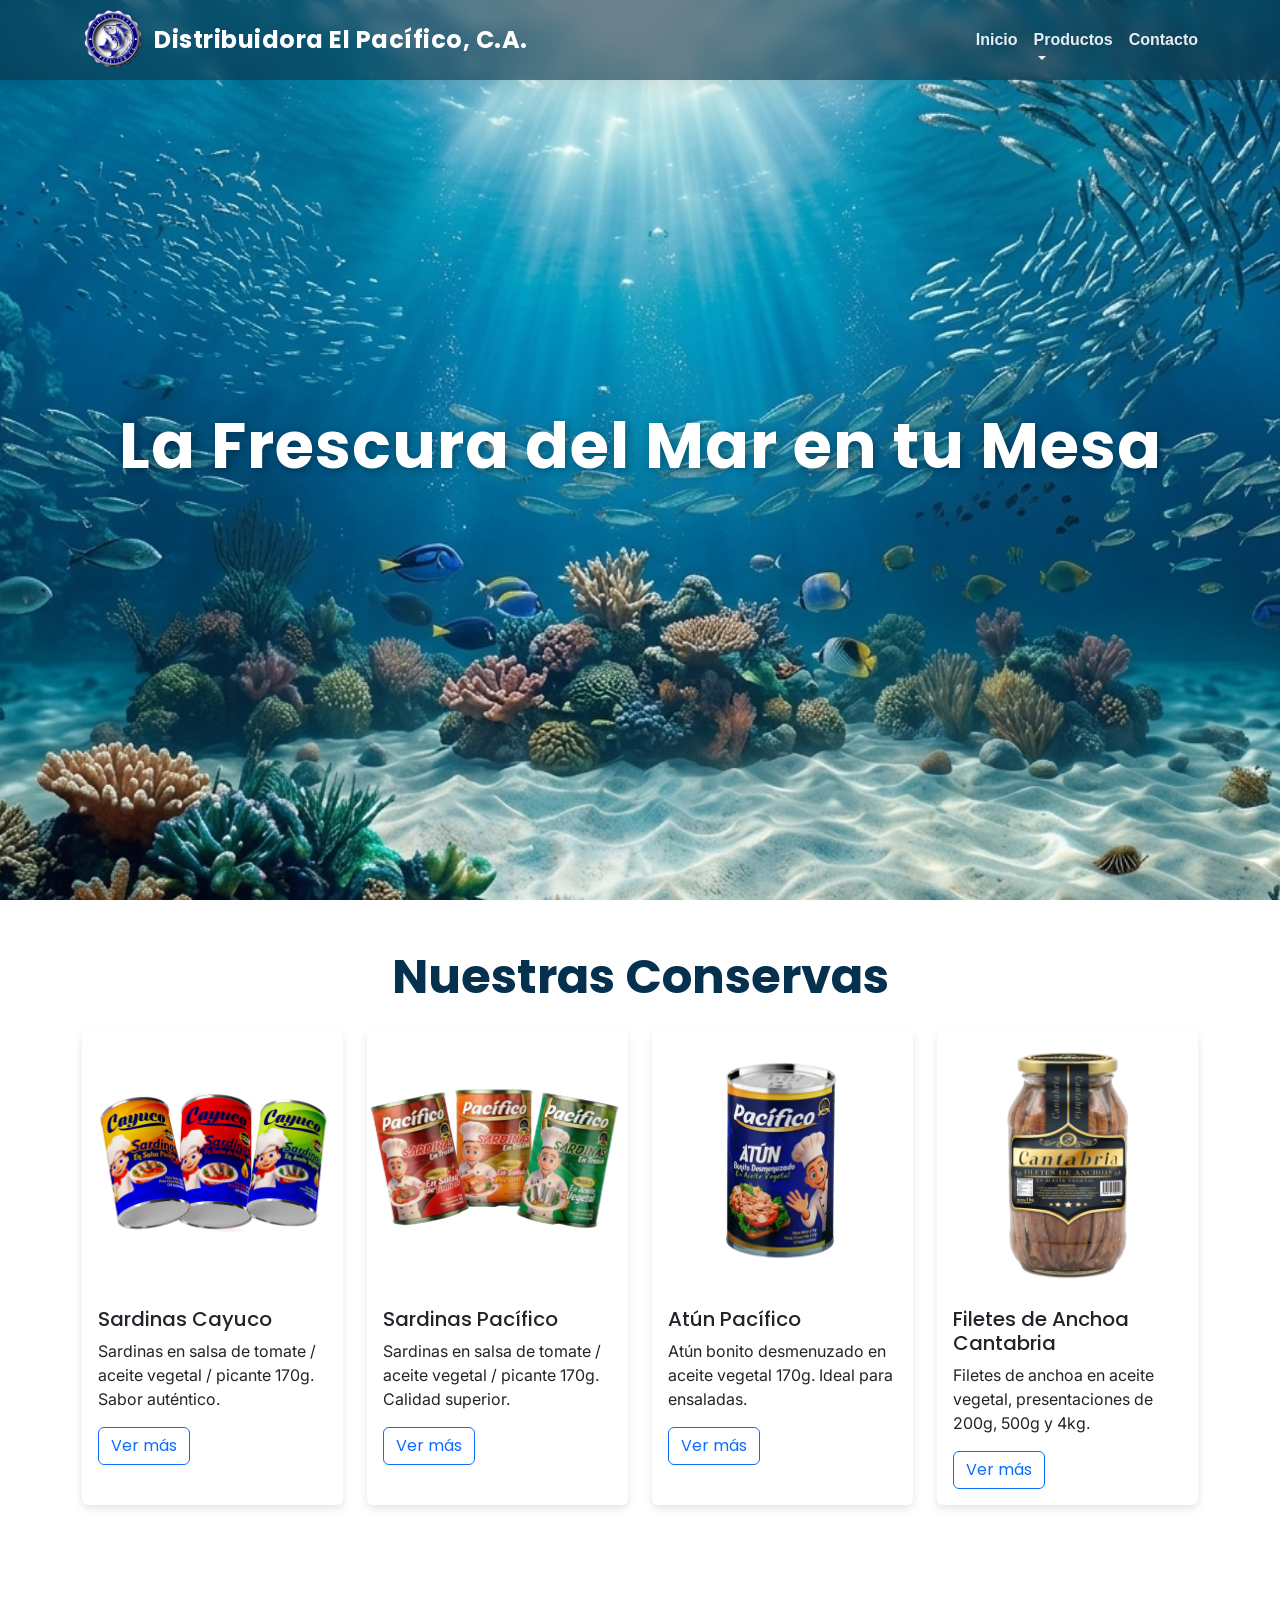
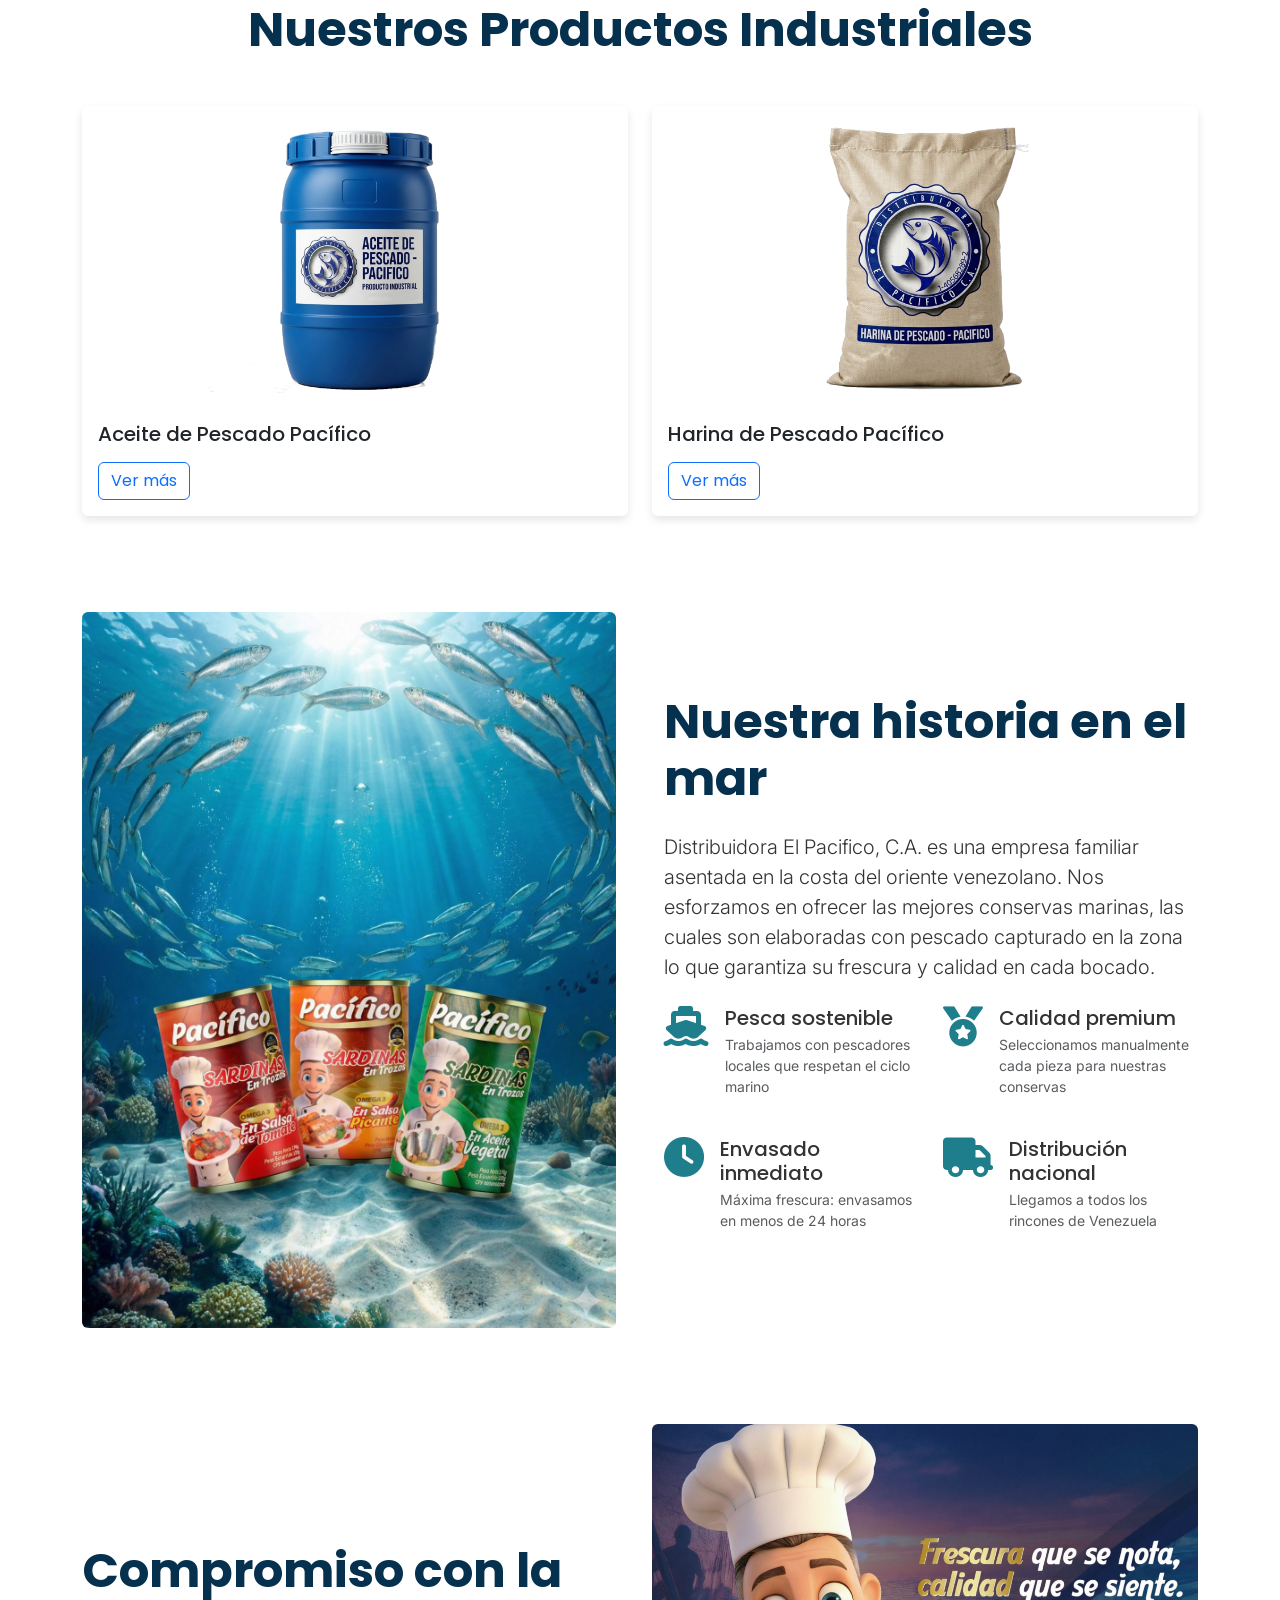
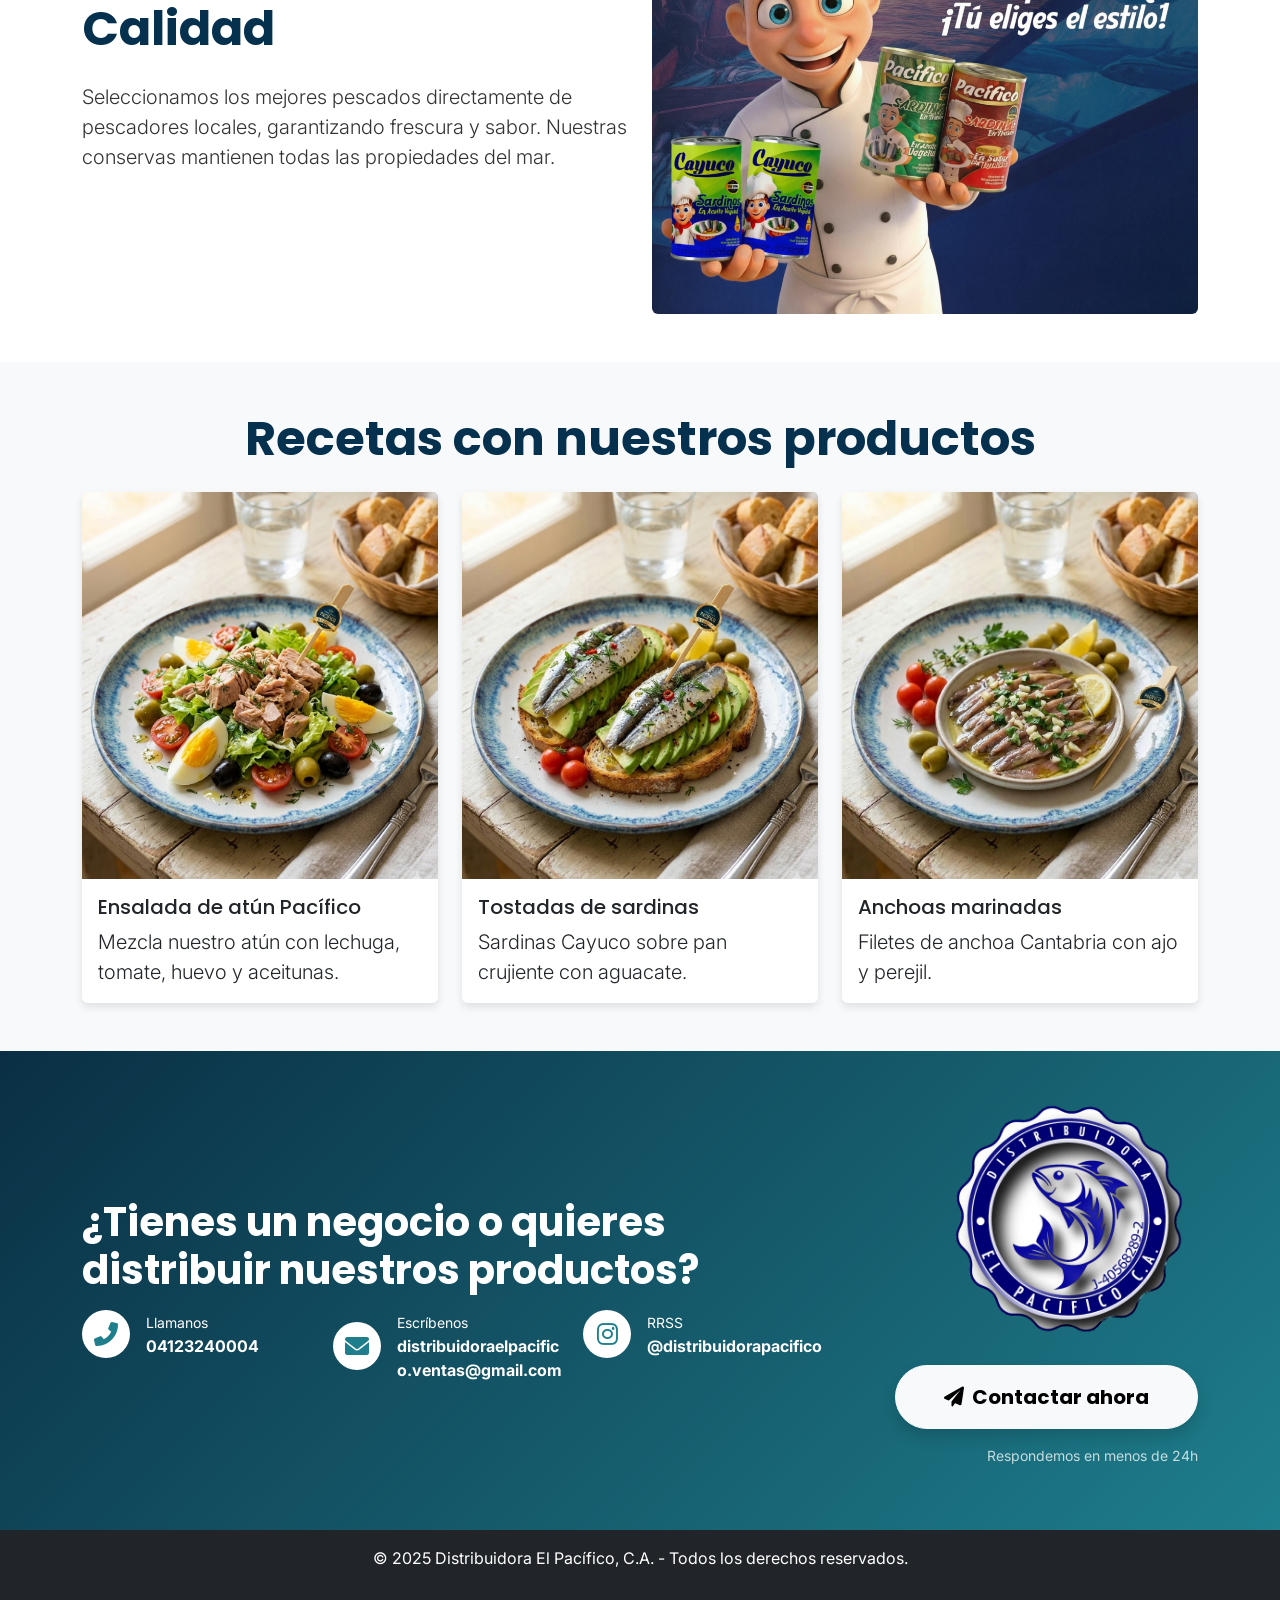
==== commit b66bd740: "feat: Add new changes" ====
--- a/index.html
+++ b/index.html
@@ -4,6 +4,7 @@
     <meta charset="UTF-8">
     <meta name="viewport" content="width=device-width, initial-scale=1.0">
     <title>Distribuidora El Pacífico, C.A.</title>
+    <link rel="icon" href="assets/images/favicon.png" type="image/png">
     <!-- Bootstrap CSS CDN -->
     <link href="https://cdn.jsdelivr.net/npm/bootstrap@5.3.0/dist/css/bootstrap.min.css" rel="stylesheet">
     <!-- Google Fonts modernas -->
@@ -120,11 +121,12 @@
                     <img src="assets/images/productos/sardinas-pacifico8.jpeg" class="card-img-top rounded" alt="Calidad del Mar">
                 </div>
                 <div class="col-md-6">
-                    <span class="badge bg-primary bg-opacity-10 text-primary py-2 px-3 mb-3 rounded-pill">
-                        <i class="fas fa-anchor me-2"></i>Desde 1985
-                    </span>
                     <h2 class="display-5 fw-bold mb-4">Nuestra historia en el mar</h2>
-                    <p class="lead mb-4">Comenzamos como una pequeña distribuidora familiar en la costa venezolana y hoy llevamos la frescura del mar a todo el país.</p>
+                    <p class="lead mb-4">
+                        Distribuidora El Pacifico, C.A. es una empresa familiar asentada en la costa del oriente venezolano. 
+                        Nos esforzamos en ofrecer las mejores conservas marinas, las cuales son elaboradas con pescado capturado 
+                        en la zona lo que garantiza su frescura y calidad en cada bocado.
+                    </p>
                     <div class="row g-4">
                         <div class="col-6">
                             <div class="d-flex">
@@ -182,8 +184,8 @@
             <div class="row align-items-center">
                 <div class="col-md-6">
                     <h3 class="display-5 fw-bold mb-4">Compromiso con la Calidad</h3>
-                    <p class="lead mb-4">Seleccionamos los mejores pescados directamente de pescadores locales, garantizando frescura y sabor. Nuestras conservas mantienen todas las propiedades del mar.</p>
-                    <p class="lead mb-4">Procesos artesanales y envasado inmediato para llevar a tu mesa la esencia del océano.</p>
+                    <p class="lead mb-4">Seleccionamos los mejores pescados directamente de pescadores locales, garantizando 
+                        frescura y sabor. Nuestras conservas mantienen todas las propiedades del mar.</p>
                 </div>
                 <div class="col-md-6">
                     <img src="assets/images/cocinero.png" class="card-img-top rounded" alt="Calidad del Mar">
@@ -240,5 +242,10 @@
     <script src="https://code.jquery.com/jquery-3.6.0.min.js"></script>
     <script src="https://cdn.jsdelivr.net/npm/bootstrap@5.3.0/dist/js/bootstrap.bundle.min.js"></script>
     <script src="assets/js/main.js"></script>
+
+    <script>
+        loadNav('');
+        loadContactSection('');
+    </script>
 </body>
 </html>
--- a/assets/css/style.css
+++ b/assets/css/style.css
@@ -481,4 +481,25 @@
         width: 45px;
         height: 45px;
     }
+}
+
+.carousel-inner{
+    max-height: 400px !important;
+    width: auto !important;
+    height: 350px; 
+    background-color: #f0f0f0;
+    overflow: hidden;
+}
+
+.carousel-item {
+    height: 100%;
+    background-color: #f5f5f5; /* Color de fondo mientras carga */
+}
+
+.carousel-item img {
+    height: 100%;
+    width: auto !important;
+    margin-left: auto;
+    margin-right: auto;
+    object-fit: cover;
 }
